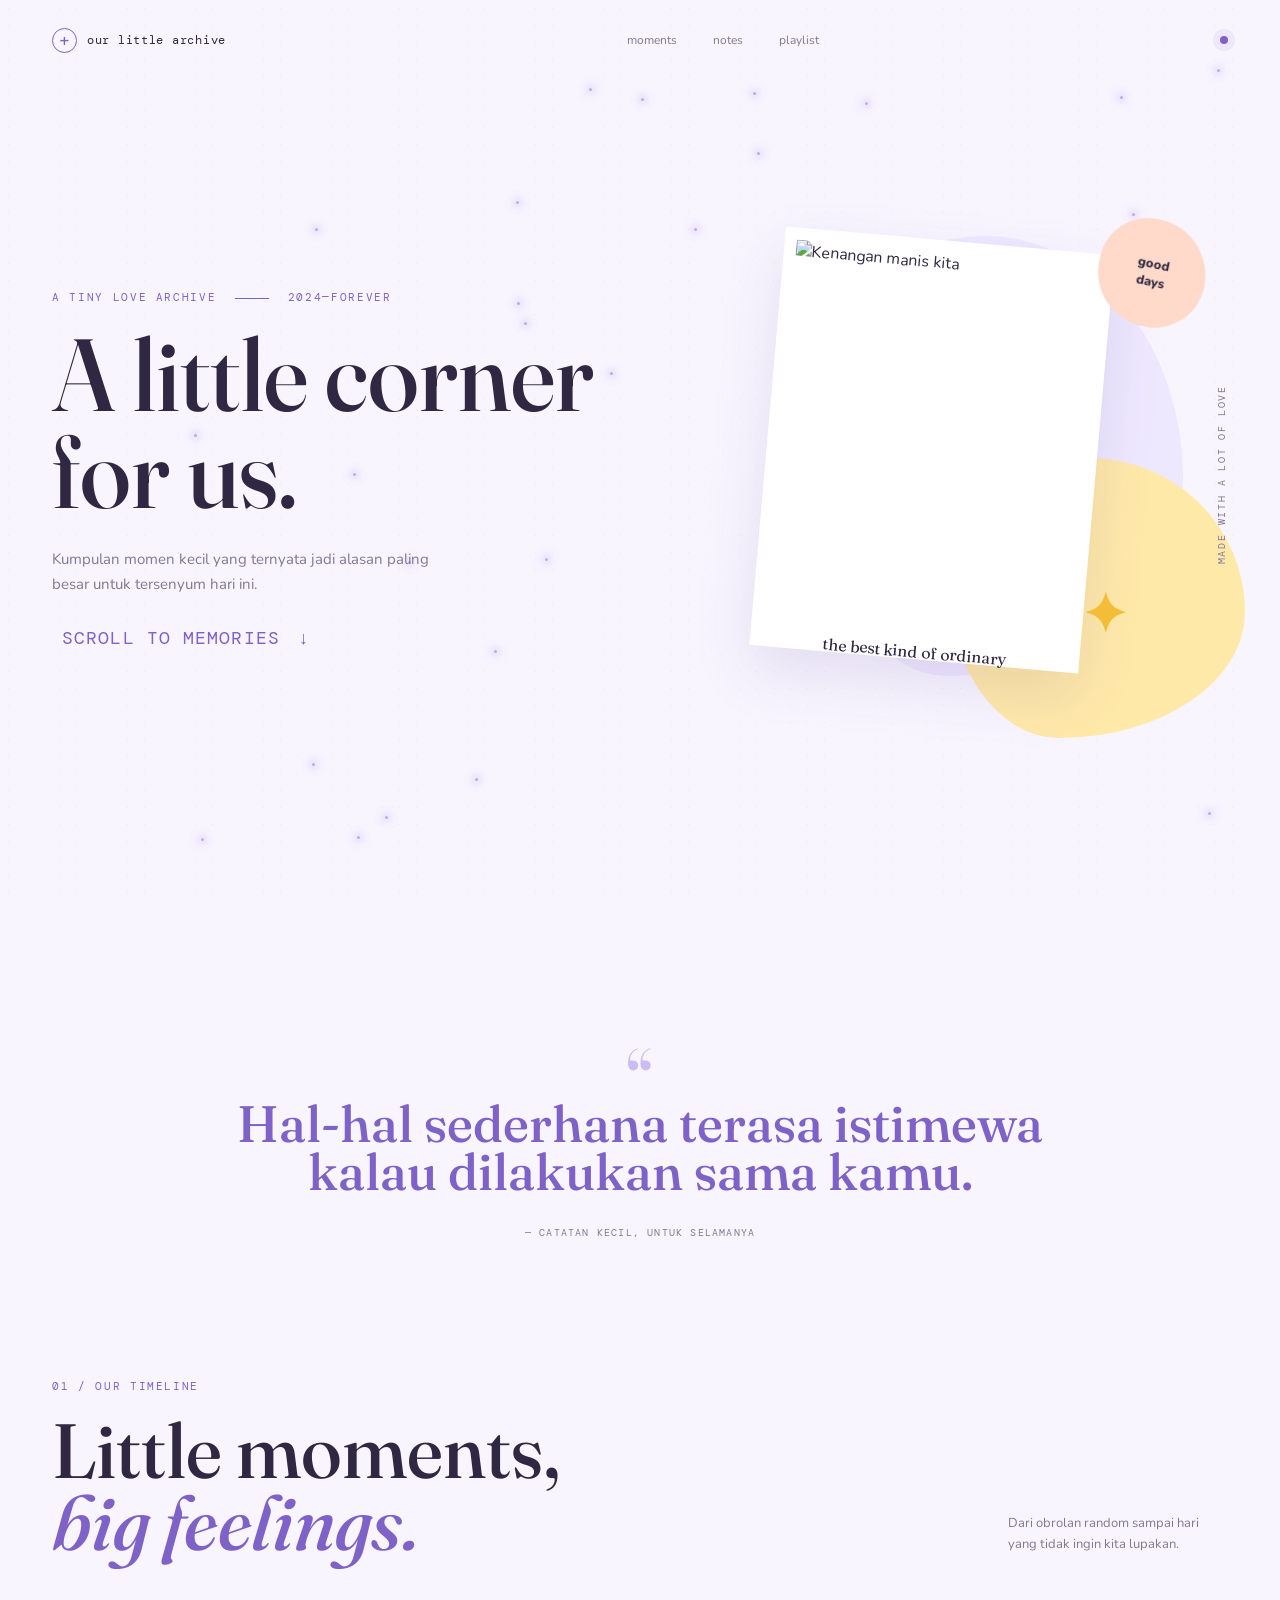
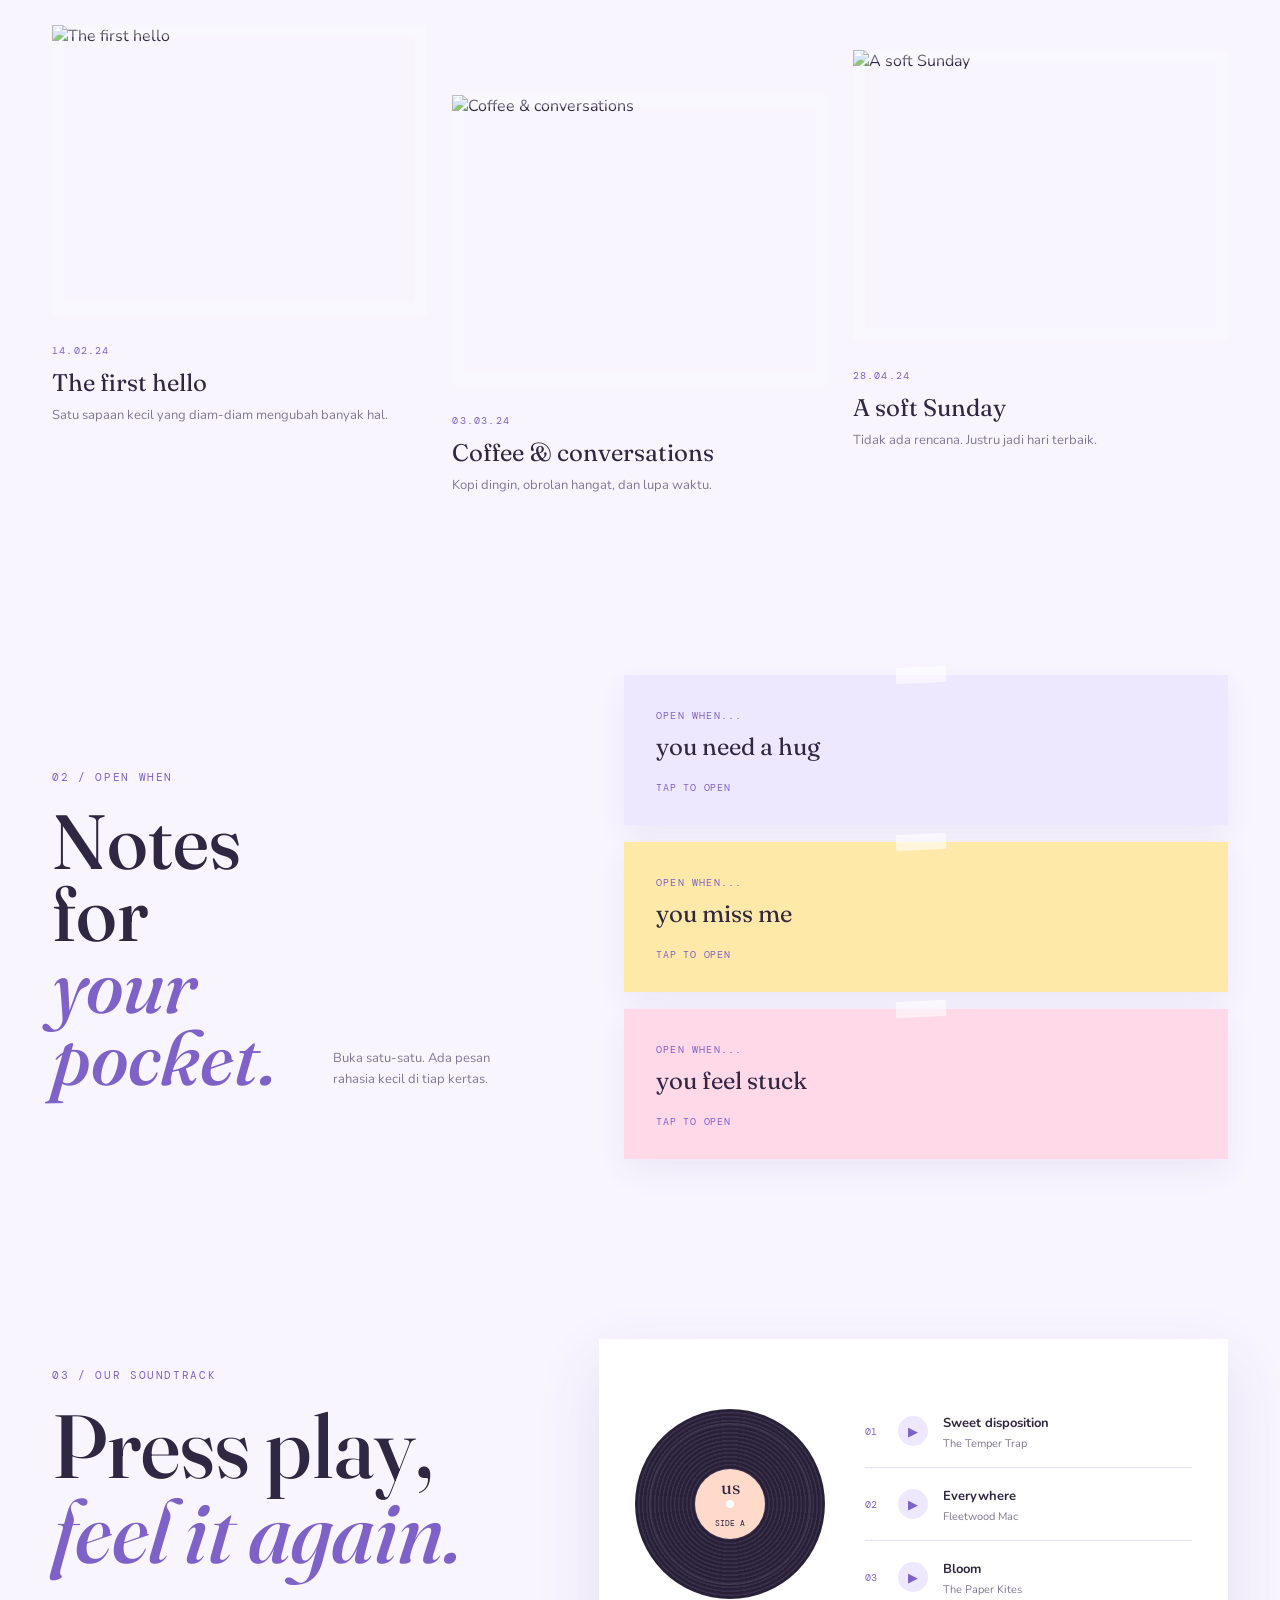
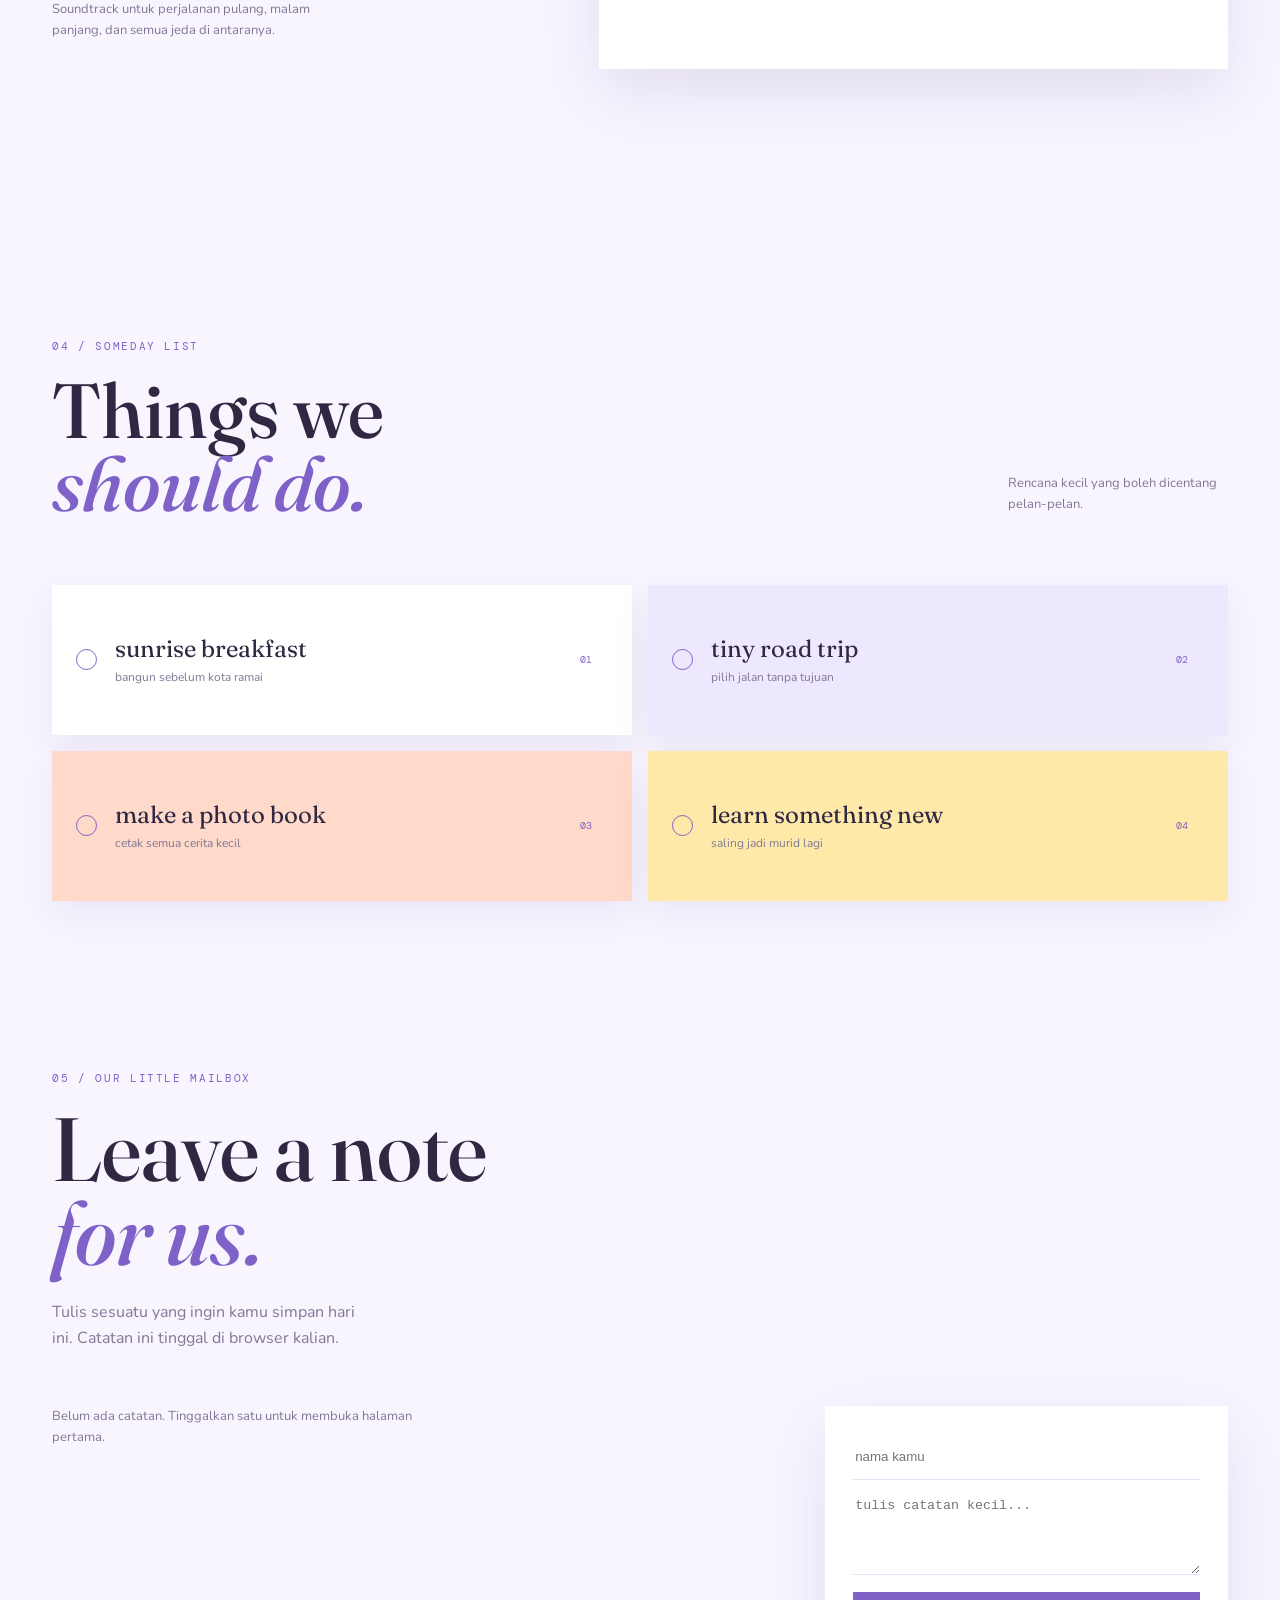
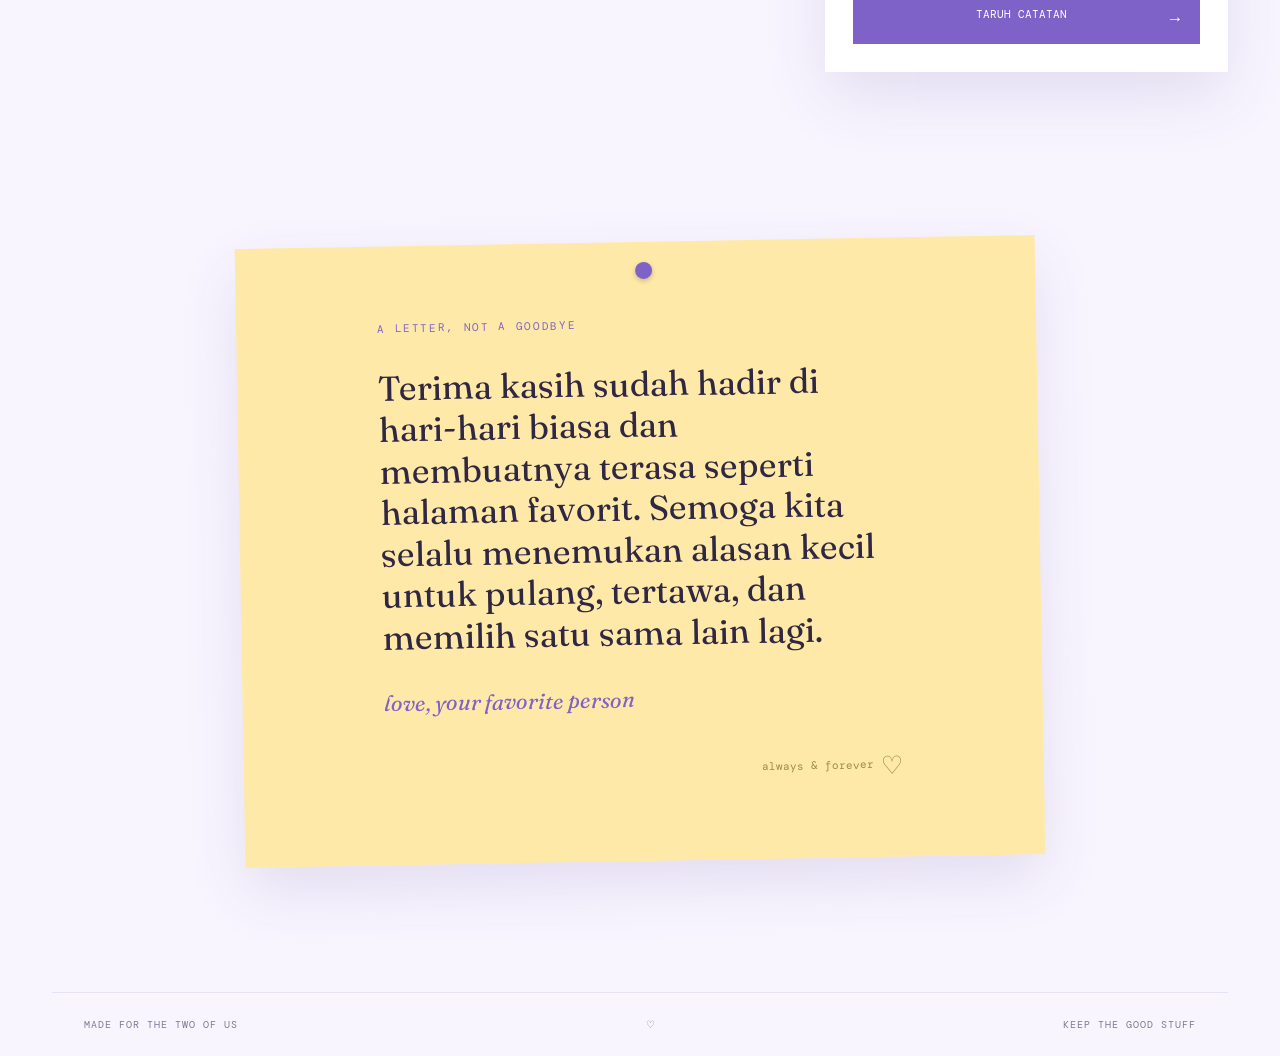
==== index.html @ d2263ed3 "feat: add initial structure and functionality for the love archive web app - created index.html with" ====
<!-- @format -->

<!doctype html>
<html lang="id">
  <head>
    <meta charset="UTF-8" />
    <meta name="viewport" content="width=device-width, initial-scale=1.0" />
    <meta name="theme-color" content="#f8f5ff" />
    <title>Untuk Kita | scrapbook kecil</title>
    <link rel="preconnect" href="https://fonts.googleapis.com" />
    <link rel="preconnect" href="https://fonts.gstatic.com" crossorigin />
    <link href="https://fonts.googleapis.com/css2?family=DM+Mono:wght@400;500&family=Fraunces:opsz,wght@9..144,500;9..144,700&family=Nunito:wght@400;600;700;800&display=swap" rel="stylesheet" />
    <link rel="stylesheet" href="css/style.css" />
  </head>
  <body>
    <div class="rotate-notice" aria-hidden="true">
      <div class="rotate-icon"><span></span><span></span><span></span></div>
      <p>putar layar dulu, ya</p>
      <small>arsip kecil ini paling cantik dalam mode landscape</small>
    </div>
    <div class="paper-texture" aria-hidden="true"></div>
    <div class="star-field" id="starField" aria-hidden="true"></div>
    <div class="flight-path flight-path-one" aria-hidden="true"><span class="flying-character character-one"></span></div>
    <div class="flight-path flight-path-two" aria-hidden="true"><span class="flying-character character-two"></span></div>
    <header class="site-header">
      <a class="brand" href="#top" aria-label="Kembali ke awal"><span class="brand-mark">+</span><span data-config="brand">our little archive</span></a>
      <nav class="main-nav" aria-label="Navigasi utama"><a href="#moments">moments</a><a href="#notes">notes</a><a href="#playlist">playlist</a></nav>
      <span class="header-dot" aria-hidden="true"></span>
    </header>

    <main id="top">
      <section class="hero section-wrap reveal">
        <div class="hero-copy">
          <p class="kicker"><span data-config="heroKicker">a tiny love archive</span> <span class="line"></span> <span data-config="heroYear">2024—forever</span></p>
          <h1 data-config="title">A little corner<br /><em>for us.</em></h1>
          <p class="hero-lede" data-config="intro">Kumpulan momen kecil yang ternyata jadi alasan paling besar untuk tersenyum hari ini.</p>
          <a class="text-link" href="#moments"><span data-config="heroLink">scroll to memories</span> <span>↓</span></a>
        </div>
        <div class="hero-collage" aria-label="Kolase foto kenangan" data-parallax="-0.04">
          <div class="blob blob-one" data-parallax="0.08"></div>
          <div class="blob blob-two" data-parallax="0.13"></div>
          <figure class="photo-card photo-main">
            <img data-image="hero" alt="Kenangan manis kita" />
            <figcaption data-config="heroCaption">the best kind of ordinary</figcaption>
          </figure>
          <div class="sticker sticker-sun" aria-hidden="true">
            <span data-config="heroSticker">good<br />days</span>
          </div>
          <div class="sticker sticker-star" aria-hidden="true">✦</div>
          <p class="vertical-note" data-config="heroNote">made with a lot of love</p>
        </div>
      </section>

      <section class="quote-band section-wrap reveal">
        <div class="quote-mark">“</div>
        <blockquote data-config="quote">Hal-hal sederhana terasa istimewa kalau dilakukan sama kamu.</blockquote>
        <p class="quote-byline" data-config="quoteByline">— catatan kecil, untuk selamanya</p>
      </section>

      <section id="moments" class="section-wrap moments-section">
        <div class="section-heading reveal">
          <div>
            <p class="kicker" data-config="momentsKicker">01 / our timeline</p>
            <h2 data-config="momentsTitle">Little moments,<br /><em>big feelings.</em></h2>
          </div>
          <p class="section-aside" data-config="momentsAside">Dari obrolan random sampai hari yang tidak ingin kita lupakan.</p>
        </div>
        <div id="timeline" class="timeline-grid"></div>
      </section>

      <section id="notes" class="section-wrap notes-section">
        <div class="notes-layout">
          <div class="section-heading reveal">
            <div>
              <p class="kicker" data-config="notesKicker">02 / open when</p>
              <h2 data-config="notesTitle">Notes for<br /><em>your pocket.</em></h2>
            </div>
            <p class="section-aside" data-config="notesAside">Buka satu-satu. Ada pesan rahasia kecil di tiap kertas.</p>
          </div>
          <div id="notesGrid" class="notes-grid"></div>
        </div>
      </section>

      <section id="playlist" class="section-wrap playlist-section">
        <div class="playlist-intro reveal">
          <p class="kicker" data-config="playlistKicker">03 / our soundtrack</p>
          <h2 data-config="playlistTitle">Press play,<br /><em>feel it again.</em></h2>
          <p data-config="playlistAside">Soundtrack untuk perjalanan pulang, malam panjang, dan semua jeda di antaranya.</p>
        </div>
        <div class="player-card reveal">
          <div class="record">
            <div class="record-label">us<br /><small>side a</small></div>
            <div class="record-hole"></div>
          </div>
          <div class="track-list" id="tracks"></div>
          <audio id="audioPlayer" preload="none"></audio>
        </div>
      </section>

      <section id="wishlist" class="section-wrap wishlist-section">
        <div class="section-heading reveal">
          <div>
            <p class="kicker" data-config="wishlistKicker">04 / someday list</p>
            <h2 data-config="wishlistTitle">Things we<br /><em>should do.</em></h2>
          </div>
          <p class="section-aside" data-config="wishlistAside">Rencana kecil yang boleh dicentang pelan-pelan.</p>
        </div>
        <div class="wishlist-grid" id="wishlistGrid"></div>
      </section>

      <section id="us-notes" class="section-wrap shared-notes-section">
        <div class="shared-notes-heading reveal">
          <p class="kicker" data-config="sharedNotesKicker">05 / our little mailbox</p>
          <h2 data-config="sharedNotesTitle">Leave a note<br /><em>for us.</em></h2>
          <p data-config="sharedNotesAside">Tulis sesuatu yang ingin kamu simpan hari ini. Catatan ini tinggal di browser kalian.</p>
        </div>
        <div class="shared-notes-board reveal">
          <div id="sharedNotesGrid" class="shared-notes-grid"></div>
          <form id="noteForm" class="note-form">
            <input id="noteAuthor" type="text" placeholder="nama kamu" required /><textarea id="noteMessage" rows="3" placeholder="tulis catatan kecil..." required></textarea><button class="primary-button" type="submit">taruh catatan <span>→</span></button>
          </form>
        </div>
      </section>

      <section class="letter-section section-wrap reveal">
        <div class="letter-paper">
          <span class="paper-pin"></span>
          <p class="kicker" data-config="letterKicker">a letter, not a goodbye</p>
          <p class="letter-copy" data-config="letter"></p>
          <p class="signature" data-config="signature"></p>
          <div class="letter-doodle" aria-hidden="true">always &amp; forever <span>♡</span></div>
        </div>
      </section>
    </main>

    <footer class="site-footer"><span data-config="footerLeft">made for the two of us</span><span data-config="footerMark">♡</span><span data-config="footerRight">keep the good stuff</span></footer>
    <dialog class="secret-dialog" id="secretDialog">
      <button class="dialog-close" id="closeSecret" type="button" aria-label="Tutup pesan">×</button>
      <p class="kicker">open when...</p>
      <h2 id="secretTitle"></h2>
      <p id="secretText"></p>
      <small id="secretLabel"></small>
    </dialog>
    <script src="js/config.js"></script>
    <script src="js/app.js"></script>
  </body>
</html>
---- css/style.css ----
/**
 * Floating atmosphere, parallax accents, wishlist, and shared notes
 *
 * @format
 */

.star-field {
  position: fixed;
  inset: 0;
  z-index: -1;
  pointer-events: none;
  overflow: hidden;
}
.star-dot {
  position: absolute;
  width: 3px;
  height: 3px;
  border-radius: 50%;
  background: #bda9ee;
  box-shadow: 0 0 10px 2px rgba(127, 98, 200, 0.35);
  animation: blink-star 3s ease-in-out infinite;
}
.flight-path {
  position: fixed;
  z-index: 0;
  width: 130px;
  height: 70px;
  pointer-events: none;
  opacity: 0.55;
}
.flight-path-one {
  top: 23%;
  left: -150px;
  animation: flight-one 22s linear infinite;
}
.flight-path-two {
  top: 64%;
  right: -150px;
  animation: flight-two 27s linear infinite 5s;
}
.flying-character {
  display: block;
  width: 28px;
  height: 20px;
  position: relative;
  border: 2px solid var(--purple);
  border-radius: 50% 50% 45% 45%;
  background: var(--lilac);
  transform: rotate(-8deg);
}
.flying-character::before,
.flying-character::after {
  content: "";
  position: absolute;
  top: -12px;
  width: 28px;
  height: 15px;
  border-top: 2px solid var(--purple);
  border-radius: 50%;
}
.flying-character::before {
  left: -17px;
  transform: rotate(-20deg);
}
.flying-character::after {
  right: -17px;
  transform: rotate(20deg);
}
.character-two {
  background: var(--peach);
  transform: rotate(8deg) scale(0.8);
}
.header-dot {
  width: 8px;
  height: 8px;
  border-radius: 50%;
  background: var(--purple);
  box-shadow: 0 0 0 7px var(--lilac);
}
.wishlist-section {
  padding-top: 110px;
  padding-bottom: 170px;
}
.wishlist-grid {
  display: grid;
  grid-template-columns: repeat(2, 1fr);
  gap: 16px;
}
.wish-card {
  min-height: 150px;
  display: grid;
  grid-template-columns: 24px 1fr 28px;
  align-items: center;
  gap: 15px;
  padding: 24px;
  position: relative;
  background: #fff;
  box-shadow: 0 14px 35px rgba(79, 55, 130, 0.08);
  cursor: pointer;
}
.wish-card:nth-child(2) {
  background: var(--lilac);
  transform: rotate(1deg);
}
.wish-card:nth-child(3) {
  background: var(--peach);
  transform: rotate(-1deg);
}
.wish-card:nth-child(4) {
  background: var(--yellow);
  transform: rotate(1deg);
}
.wish-card input {
  position: absolute;
  opacity: 0;
  pointer-events: none;
}
.wish-check {
  width: 21px;
  height: 21px;
  display: block;
  border: 1px solid var(--purple);
  border-radius: 50%;
}
.wish-card.is-done .wish-check {
  background: var(--purple);
  box-shadow: inset 0 0 0 5px var(--white);
}
.wish-card strong {
  display: block;
  font:
    24px Fraunces,
    serif;
}
.wish-card small {
  display: block;
  margin-top: 6px;
  color: var(--muted);
  font-size: 12px;
}
.wish-card b {
  color: var(--purple);
  font:
    10px "DM Mono",
    monospace;
}
.wish-card.is-done strong {
  text-decoration: line-through;
  opacity: 0.55;
}
.shared-notes-section {
  padding-bottom: 170px;
}
.shared-notes-heading {
  max-width: 580px;
  margin-bottom: 55px;
}
.shared-notes-heading > p:last-child {
  max-width: 320px;
  margin-top: 25px;
  color: var(--muted);
  line-height: 1.6;
}
.shared-notes-board {
  display: grid;
  grid-template-columns: 1.3fr 0.7fr;
  gap: 25px;
  align-items: start;
}
.shared-notes-grid {
  display: grid;
  grid-template-columns: repeat(2, 1fr);
  gap: 17px;
}
.shared-note {
  min-height: 160px;
  padding: 25px;
  background: var(--pink);
  transform: rotate(-1deg);
  box-shadow: 0 10px 25px rgba(79, 55, 130, 0.08);
}
.shared-note:nth-child(even) {
  background: var(--lilac);
  transform: rotate(1deg);
}
.shared-note small {
  color: var(--purple);
  font:
    10px "DM Mono",
    monospace;
  text-transform: uppercase;
}
.shared-note p {
  margin: 22px 0;
  font:
    18px/1.3 Fraunces,
    serif;
}
.shared-note time {
  color: var(--muted);
  font-size: 10px;
}
.empty-notes {
  color: var(--muted);
  font-size: 13px;
  line-height: 1.6;
}
.note-form {
  padding: 28px;
  background: var(--white);
  box-shadow: var(--shadow);
}
.note-form input,
.note-form textarea {
  border: 0;
  border-bottom: 1px solid var(--line);
  background: transparent;
}
.note-form .primary-button {
  margin-top: 17px;
}
@keyframes blink-star {
  0%,
  100% {
    opacity: 0.18;
    transform: scale(0.7);
  }
  50% {
    opacity: 1;
    transform: scale(1.5);
  }
}
@keyframes flight-one {
  0% {
    transform: translateX(0) rotate(4deg);
  }
  100% {
    transform: translateX(calc(100vw + 300px)) rotate(-4deg);
  }
}
@keyframes flight-two {
  0% {
    transform: translateX(0) rotate(-4deg);
  }
  100% {
    transform: translateX(calc(-100vw - 300px)) rotate(4deg);
  }
}
@media (max-width: 760px) {
  .wishlist-section,
  .shared-notes-section {
    padding-bottom: 110px;
  }
  .wishlist-grid,
  .shared-notes-board {
    grid-template-columns: 1fr;
  }
  .shared-notes-grid {
    grid-template-columns: 1fr;
  }
  .flight-path {
    opacity: 0.35;
  }
}
/** @format */

:root {
  --ink: #302842;
  --muted: #817895;
  --purple: #7f62c8;
  --lilac: #eee8ff;
  --soft: #f8f5ff;
  --yellow: #ffe9a9;
  --peach: #ffd9c9;
  --pink: #ffd9e8;
  --line: #e8e1f5;
  --white: #fff;
  --shadow: 0 24px 60px rgba(79, 55, 130, 0.12);
}
* {
  box-sizing: border-box;
  margin: 0;
}
html {
  scroll-behavior: smooth;
}
body {
  background: var(--soft);
  color: var(--ink);
  font-family: Nunito, sans-serif;
  overflow-x: hidden;
}
body::before {
  content: "";
  position: fixed;
  inset: 0;
  pointer-events: none;
  opacity: 0.28;
  background-image: radial-gradient(#cfc5e7 0.7px, transparent 0.7px);
  background-size: 17px 17px;
  z-index: -1;
}
h1,
h2,
blockquote {
  font-family: Fraunces, serif;
  font-weight: 500;
  line-height: 0.94;
}
h1,
h2 {
  font-size: clamp(3.3rem, 7vw, 7rem);
}
h1 em,
h2 em {
  color: var(--purple);
  font-style: italic;
}
a {
  color: inherit;
  text-decoration: none;
}
.rotate-notice {
  display: none;
}
.site-header {
  height: 80px;
  display: flex;
  align-items: center;
  justify-content: space-between;
  max-width: 1240px;
  margin: auto;
  padding: 0 32px;
  position: relative;
  z-index: 3;
}
.brand {
  display: flex;
  align-items: center;
  gap: 10px;
  font:
    12px "DM Mono",
    monospace;
  letter-spacing: 0.06em;
}
.brand-mark {
  display: grid;
  place-items: center;
  width: 25px;
  height: 25px;
  border: 1px solid var(--purple);
  border-radius: 50%;
  color: var(--purple);
  font-size: 18px;
}
.main-nav {
  display: flex;
  gap: 36px;
  font-size: 12px;
  color: var(--muted);
}
.main-nav a:hover {
  color: var(--purple);
}
.icon-button {
  background: none;
  border: 0;
  width: 32px;
  display: grid;
  gap: 4px;
  cursor: pointer;
}
.icon-button span {
  height: 1px;
  background: var(--ink);
  display: block;
}
.icon-button span:nth-child(2) {
  width: 18px;
  margin-left: auto;
}
.section-wrap {
  max-width: 1240px;
  margin: 0 auto;
  padding-left: 32px;
  padding-right: 32px;
}
.kicker {
  margin-bottom: 22px;
  color: var(--purple);
  font:
    11px "DM Mono",
    monospace;
  letter-spacing: 0.15em;
  text-transform: uppercase;
}
.line {
  display: inline-block;
  width: 34px;
  height: 1px;
  margin: 0 10px;
  background: var(--purple);
  vertical-align: middle;
}
.hero {
  min-height: calc(100vh - 80px);
  display: grid;
  grid-template-columns: 1fr 1fr;
  align-items: center;
  gap: 4vw;
  padding-top: 50px;
  padding-bottom: 90px;
}
.hero h1 {
  max-width: 650px;
  font-size: clamp(4.3rem, 8vw, 8.5rem);
}
.hero-lede {
  max-width: 390px;
  margin: 28px 0;
  color: var(--muted);
  font-size: 15px;
  line-height: 1.7;
}
.text-link {
  color: var(--purple);
  font:
    11px "DM Mono",
    monospace;
  letter-spacing: 0.1em;
  text-transform: uppercase;
}
.text-link span {
  margin-left: 10px;
  font-size: 18px;
}
.hero-collage {
  height: 570px;
  position: relative;
}
.blob {
  position: absolute;
  border-radius: 48% 52% 62% 38% / 40% 55% 45% 60%;
  animation: breathe 8s ease-in-out infinite;
}
.blob-one {
  width: 380px;
  height: 440px;
  top: 9%;
  right: 8%;
  background: var(--lilac);
  transform: rotate(13deg);
}
.blob-two {
  width: 300px;
  height: 280px;
  right: -3%;
  bottom: 3%;
  background: var(--yellow);
  animation-delay: -3s;
}
.photo-card {
  position: absolute;
  z-index: 1;
  padding: 12px 12px 32px;
  background: var(--white);
  box-shadow: var(--shadow);
  transform: rotate(5deg);
}
.photo-card img {
  width: 100%;
  height: 100%;
  display: block;
  object-fit: cover;
}
.photo-main {
  top: 55px;
  left: 18%;
  width: 330px;
  height: 420px;
  animation: float 6s ease-in-out infinite;
}
.photo-main figcaption {
  padding-top: 14px;
  color: var(--ink);
  font:
    16px Fraunces,
    serif;
  text-align: center;
}
.sticker {
  position: absolute;
  z-index: 2;
  display: grid;
  place-items: center;
  font-weight: 800;
  text-align: center;
}
.sticker-sun {
  top: 6%;
  right: 4%;
  width: 108px;
  height: 108px;
  border-radius: 46% 54% 48% 52%;
  background: var(--peach);
  font-size: 13px;
  transform: rotate(12deg);
}
.sticker-star {
  right: 18%;
  bottom: 18%;
  color: #f4bd38;
  font-size: 54px;
  animation: twinkle 2.5s infinite;
}
.vertical-note {
  position: absolute;
  top: 35%;
  right: 0;
  color: var(--muted);
  font:
    10px "DM Mono",
    monospace;
  letter-spacing: 0.18em;
  text-transform: uppercase;
  writing-mode: vertical-rl;
  transform: rotate(180deg);
}
.quote-band {
  max-width: 900px;
  padding-top: 130px;
  padding-bottom: 140px;
  text-align: center;
}
.quote-mark {
  height: 70px;
  color: #cdbcf4;
  font:
    90px Fraunces,
    serif;
}
.quote-band blockquote {
  color: var(--purple);
  font-size: clamp(2.1rem, 4vw, 4rem);
}
.quote-byline {
  margin-top: 30px;
  color: var(--muted);
  font:
    10px "DM Mono",
    monospace;
  letter-spacing: 0.12em;
  text-transform: uppercase;
}
.section-heading {
  display: flex;
  align-items: end;
  justify-content: space-between;
  margin-bottom: 65px;
}
.section-heading h2 {
  font-size: clamp(3rem, 6vw, 6rem);
}
.section-aside {
  width: 220px;
  margin-bottom: 5px;
  color: var(--muted);
  font-size: 13px;
  line-height: 1.6;
}
.timeline-grid {
  display: grid;
  grid-template-columns: repeat(3, 1fr);
  gap: 25px;
}
.moment-card {
  position: relative;
}
.moment-image {
  height: 290px;
  position: relative;
  overflow: hidden;
  margin-bottom: 23px;
}
.moment-image::after {
  content: "";
  position: absolute;
  inset: 0;
  border: 12px solid rgba(255, 255, 255, 0.3);
  pointer-events: none;
}
.moment-image img {
  width: 100%;
  height: 100%;
  object-fit: cover;
  transition: transform 0.7s;
}
.moment-card:hover img {
  transform: scale(1.08);
}
.moment-card:nth-child(2) {
  margin-top: 70px;
}
.moment-card:nth-child(3) {
  margin-top: 25px;
}
.moment-date {
  color: var(--purple);
  font:
    10px "DM Mono",
    monospace;
  letter-spacing: 0.12em;
}
.moment-card h3,
.note-card h3 {
  margin: 8px 0;
  font:
    24px Fraunces,
    serif;
}
.moment-card p,
.note-card p {
  color: var(--muted);
  font-size: 13px;
  line-height: 1.6;
}
.notes-section {
  padding-top: 180px;
  padding-bottom: 180px;
}
.notes-layout,
.playlist-section {
  display: grid;
  grid-template-columns: 0.8fr 1.2fr;
  gap: 10vw;
}
.notes-grid {
  display: grid;
  gap: 17px;
}
.note-card {
  min-height: 150px;
  position: relative;
  padding: 28px 32px;
  box-shadow: 0 12px 28px rgba(90, 65, 140, 0.07);
  transition: transform 0.3s;
}
.note-card:hover {
  transform: translateX(10px) rotate(-1deg);
}
.note-card::before {
  content: "";
  position: absolute;
  top: -8px;
  left: 45%;
  width: 50px;
  height: 16px;
  background: rgba(255, 255, 255, 0.6);
  transform: rotate(-3deg);
}
.note-card.lilac {
  background: var(--lilac);
}
.note-card.yellow {
  background: var(--yellow);
}
.note-card.pink {
  background: var(--pink);
}
.note-card small {
  color: var(--purple);
  font:
    10px "DM Mono",
    monospace;
  letter-spacing: 0.12em;
  text-transform: uppercase;
}
.playlist-section {
  align-items: center;
  padding-bottom: 160px;
}
.playlist-intro > p:last-child {
  max-width: 270px;
  margin-top: 26px;
  color: var(--muted);
  font-size: 13px;
  line-height: 1.6;
}
.player-card {
  display: flex;
  align-items: center;
  gap: 40px;
  min-height: 330px;
  padding: 36px;
  background: var(--white);
  box-shadow: var(--shadow);
}
.record {
  flex: none;
  display: grid;
  place-items: center;
  width: 190px;
  height: 190px;
  position: relative;
  border-radius: 50%;
  background: repeating-radial-gradient(circle, #292038 0 2px, #39304b 3px 4px);
  animation: spin 12s linear infinite paused;
}
.record.playing {
  animation-play-state: running;
}
.record::after {
  content: "";
  position: absolute;
  inset: 14px;
  border: 1px solid rgba(255, 255, 255, 0.12);
  border-radius: 50%;
}
.record-label {
  z-index: 1;
  display: grid;
  place-items: center;
  width: 70px;
  height: 70px;
  border-radius: 50%;
  background: var(--peach);
  font:
    18px/0.8 Fraunces,
    serif;
  text-align: center;
}
.record-label small {
  font:
    8px "DM Mono",
    monospace;
  text-transform: uppercase;
}
.record-hole {
  z-index: 2;
  position: absolute;
  width: 8px;
  height: 8px;
  border-radius: 50%;
  background: var(--white);
}
.track-list {
  width: 100%;
}
.track {
  display: flex;
  align-items: center;
  gap: 15px;
  padding: 16px 0;
  border-bottom: 1px solid var(--line);
  cursor: pointer;
}
.track:last-child {
  border: 0;
}
.track-number {
  width: 18px;
  color: var(--purple);
  font:
    10px "DM Mono",
    monospace;
}
.track button {
  width: 30px;
  height: 30px;
  border: 0;
  border-radius: 50%;
  background: var(--lilac);
  color: var(--purple);
  cursor: pointer;
}
.track-name {
  font-size: 13px;
  font-weight: 700;
}
.track-artist {
  display: block;
  margin-top: 3px;
  color: var(--muted);
  font-size: 11px;
}
.letter-section {
  padding-bottom: 130px;
}
.letter-paper {
  max-width: 800px;
  position: relative;
  margin: auto;
  padding: 75px 12%;
  background: var(--yellow);
  box-shadow: var(--shadow);
  transform: rotate(-1deg);
}
.paper-pin {
  position: absolute;
  top: 20px;
  left: 50%;
  width: 17px;
  height: 17px;
  border-radius: 50%;
  background: var(--purple);
  box-shadow: 0 2px 5px #c6b77e;
}
.letter-copy {
  margin: 32px 0;
  font:
    clamp(1.5rem, 2.7vw, 2.7rem)/1.2 Fraunces,
    serif;
}
.signature {
  color: var(--purple);
  font:
    italic 22px Fraunces,
    serif;
}
.letter-doodle {
  margin-top: 40px;
  color: #9f8a4c;
  font:
    11px "DM Mono",
    monospace;
  text-align: right;
}
.letter-doodle span {
  font-size: 25px;
  vertical-align: middle;
}
.site-footer {
  max-width: 1176px;
  display: flex;
  justify-content: space-between;
  margin: auto;
  padding: 25px 32px;
  border-top: 1px solid var(--line);
  color: var(--muted);
  font:
    10px "DM Mono",
    monospace;
  letter-spacing: 0.1em;
  text-transform: uppercase;
}
.editor-panel {
  visibility: hidden;
  position: fixed;
  inset: 0;
  z-index: 10;
}
.editor-panel.open {
  visibility: visible;
}
.editor-backdrop {
  position: absolute;
  inset: 0;
  background: rgba(48, 40, 66, 0.35);
  backdrop-filter: blur(4px);
  opacity: 0;
  transition: opacity 0.4s;
}
.editor-sheet {
  position: absolute;
  top: 0;
  right: 0;
  width: min(500px, 100%);
  height: 100%;
  padding: 70px 50px;
  overflow: auto;
  background: var(--white);
  transform: translateX(100%);
  transition: transform 0.5s cubic-bezier(0.77, 0, 0.18, 1);
}
.editor-panel.open .editor-backdrop {
  opacity: 1;
}
.editor-panel.open .editor-sheet {
  transform: translateX(0);
}
.close-button {
  position: absolute;
  top: 25px;
  right: 30px;
  border: 0;
  background: none;
  color: var(--purple);
  font-size: 30px;
  cursor: pointer;
}
.editor-sheet h2 {
  margin-bottom: 35px;
  font-size: 53px;
}
.editor-sheet label {
  display: block;
  margin-top: 22px;
  color: var(--muted);
  font:
    10px "DM Mono",
    monospace;
  text-transform: uppercase;
}
.editor-sheet input,
.editor-sheet textarea {
  display: block;
  width: 100%;
  margin-top: 8px;
  padding: 13px;
  border: 1px solid var(--line);
  background: var(--soft);
  color: var(--ink);
  font:
    13px Nunito,
    sans-serif;
  resize: vertical;
}
.primary-button {
  width: 100%;
  margin-top: 28px;
  padding: 15px 20px;
  border: 0;
  background: var(--purple);
  color: white;
  font:
    11px "DM Mono",
    monospace;
  text-transform: uppercase;
  cursor: pointer;
}
.primary-button span {
  float: right;
  font-size: 17px;
}
.reset-button {
  display: block;
  margin: 22px auto;
  border: 0;
  background: none;
  color: var(--muted);
  font:
    11px "DM Mono",
    monospace;
  text-decoration: underline;
  cursor: pointer;
}
.reveal {
  opacity: 0;
  transform: translateY(24px);
  transition:
    opacity 0.8s ease,
    transform 0.8s ease;
}
.reveal.visible {
  opacity: 1;
  transform: none;
}
@keyframes float {
  0%,
  100% {
    transform: rotate(5deg) translateY(0);
  }
  50% {
    transform: rotate(3deg) translateY(-14px);
  }
}
@keyframes breathe {
  50% {
    transform: rotate(20deg) scale(1.04);
  }
}
@keyframes twinkle {
  50% {
    transform: scale(1.15) rotate(15deg);
  }
}
@keyframes spin {
  to {
    transform: rotate(360deg);
  }
}
@media (max-width: 760px) {
  .site-header {
    padding: 0 20px;
  }
  .main-nav {
    display: none;
  }
  .section-wrap {
    padding-left: 20px;
    padding-right: 20px;
  }
  .hero {
    display: block;
    padding-top: 55px;
  }
  .hero h1 {
    font-size: clamp(4rem, 17vw, 6rem);
  }
  .hero-collage {
    height: 450px;
    margin-top: 40px;
  }
  .blob-one {
    width: 270px;
    height: 340px;
    right: 8%;
  }
  .blob-two {
    width: 210px;
    height: 200px;
  }
  .photo-main {
    width: 260px;
    height: 330px;
    left: 9%;
    top: 50px;
  }
  .sticker-sun {
    right: 0;
  }
  .quote-band {
    padding-top: 100px;
    padding-bottom: 110px;
  }
  .section-heading,
  .notes-layout,
  .playlist-section {
    display: block;
  }
  .section-aside {
    width: auto;
    margin-top: 25px;
  }
  .timeline-grid {
    grid-template-columns: 1fr;
    gap: 55px;
  }
  .moment-card:nth-child(2),
  .moment-card:nth-child(3) {
    margin-top: 0;
  }
  .moment-image {
    height: 310px;
  }
  .notes-section {
    padding-top: 110px;
    padding-bottom: 110px;
  }
  .notes-grid {
    margin-top: 45px;
  }
  .playlist-section {
    padding-bottom: 110px;
  }
  .playlist-intro {
    margin-bottom: 40px;
  }
  .player-card {
    display: block;
    padding: 25px;
  }
  .record {
    width: 160px;
    height: 160px;
    margin: 0 auto 28px;
  }
  .letter-paper {
    padding: 60px 28px;
  }
  .site-footer {
    padding: 20px;
    font-size: 8px;
  }
  .editor-sheet {
    padding: 65px 25px;
  }
}
@media (max-width: 760px) and (orientation: portrait) {
  .rotate-notice {
    display: grid;
    place-items: center;
    align-content: center;
    gap: 14px;
    position: fixed;
    inset: 0;
    z-index: 50;
    padding: 30px;
    background: var(--soft);
    text-align: center;
  }
  .rotate-notice p {
    color: var(--purple);
    font:
      28px Fraunces,
      serif;
  }
  .rotate-notice small {
    max-width: 220px;
    color: var(--muted);
    font-size: 12px;
    line-height: 1.5;
  }
  .rotate-icon {
    display: flex;
    align-items: center;
    justify-content: center;
    gap: 5px;
    width: 80px;
    height: 55px;
    border: 2px solid var(--purple);
    border-radius: 7px;
    transform: rotate(90deg);
    animation: rotate-phone 2.2s ease-in-out infinite;
  }
  .rotate-icon span {
    width: 3px;
    height: 3px;
    border-radius: 50%;
    background: var(--purple);
  }
  body:has(.rotate-notice) {
    overflow: hidden;
  }
}
@keyframes rotate-phone {
  0%,
  100% {
    transform: rotate(90deg);
  }
  50% {
    transform: rotate(0);
  }
}

/* Interactive notes and tidy mailbox */
.note-card {
  width: 100%;
  border: 0;
  color: var(--ink);
  text-align: left;
  font-family: inherit;
  cursor: pointer;
}
.note-card .note-hint {
  display: block;
  margin-top: 20px;
  color: var(--purple);
  font:
    10px "DM Mono",
    monospace;
  letter-spacing: 0.08em;
  text-transform: uppercase;
}
.secret-dialog {
  width: min(520px, calc(100% - 40px));
  padding: 48px;
  border: 0;
  background: var(--white);
  color: var(--ink);
  box-shadow: 0 25px 80px rgba(48, 40, 66, 0.25);
}
.secret-dialog::backdrop {
  background: rgba(48, 40, 66, 0.35);
  backdrop-filter: blur(5px);
}
.secret-dialog h2 {
  margin: 15px 0;
  color: var(--purple);
  font-size: 48px;
}
.secret-dialog p:not(.kicker) {
  font:
    22px/1.4 Fraunces,
    serif;
}
.secret-dialog small {
  display: block;
  margin-top: 25px;
  color: var(--muted);
  font:
    10px "DM Mono",
    monospace;
  text-transform: uppercase;
}
.dialog-close {
  position: absolute;
  top: 12px;
  right: 18px;
  border: 0;
  background: none;
  color: var(--purple);
  font-size: 28px;
  cursor: pointer;
}
.note-form input,
.note-form textarea {
  box-sizing: border-box;
  display: block;
  width: 100%;
  min-height: 46px;
}
.note-form textarea {
  min-height: 95px;
  padding-top: 18px;
}
@media (max-width: 760px) {
  .secret-dialog {
    padding: 38px 25px;
  }
  .secret-dialog h2 {
    font-size: 38px;
  }
  .secret-dialog p:not(.kicker) {
    font-size: 19px;
  }
}
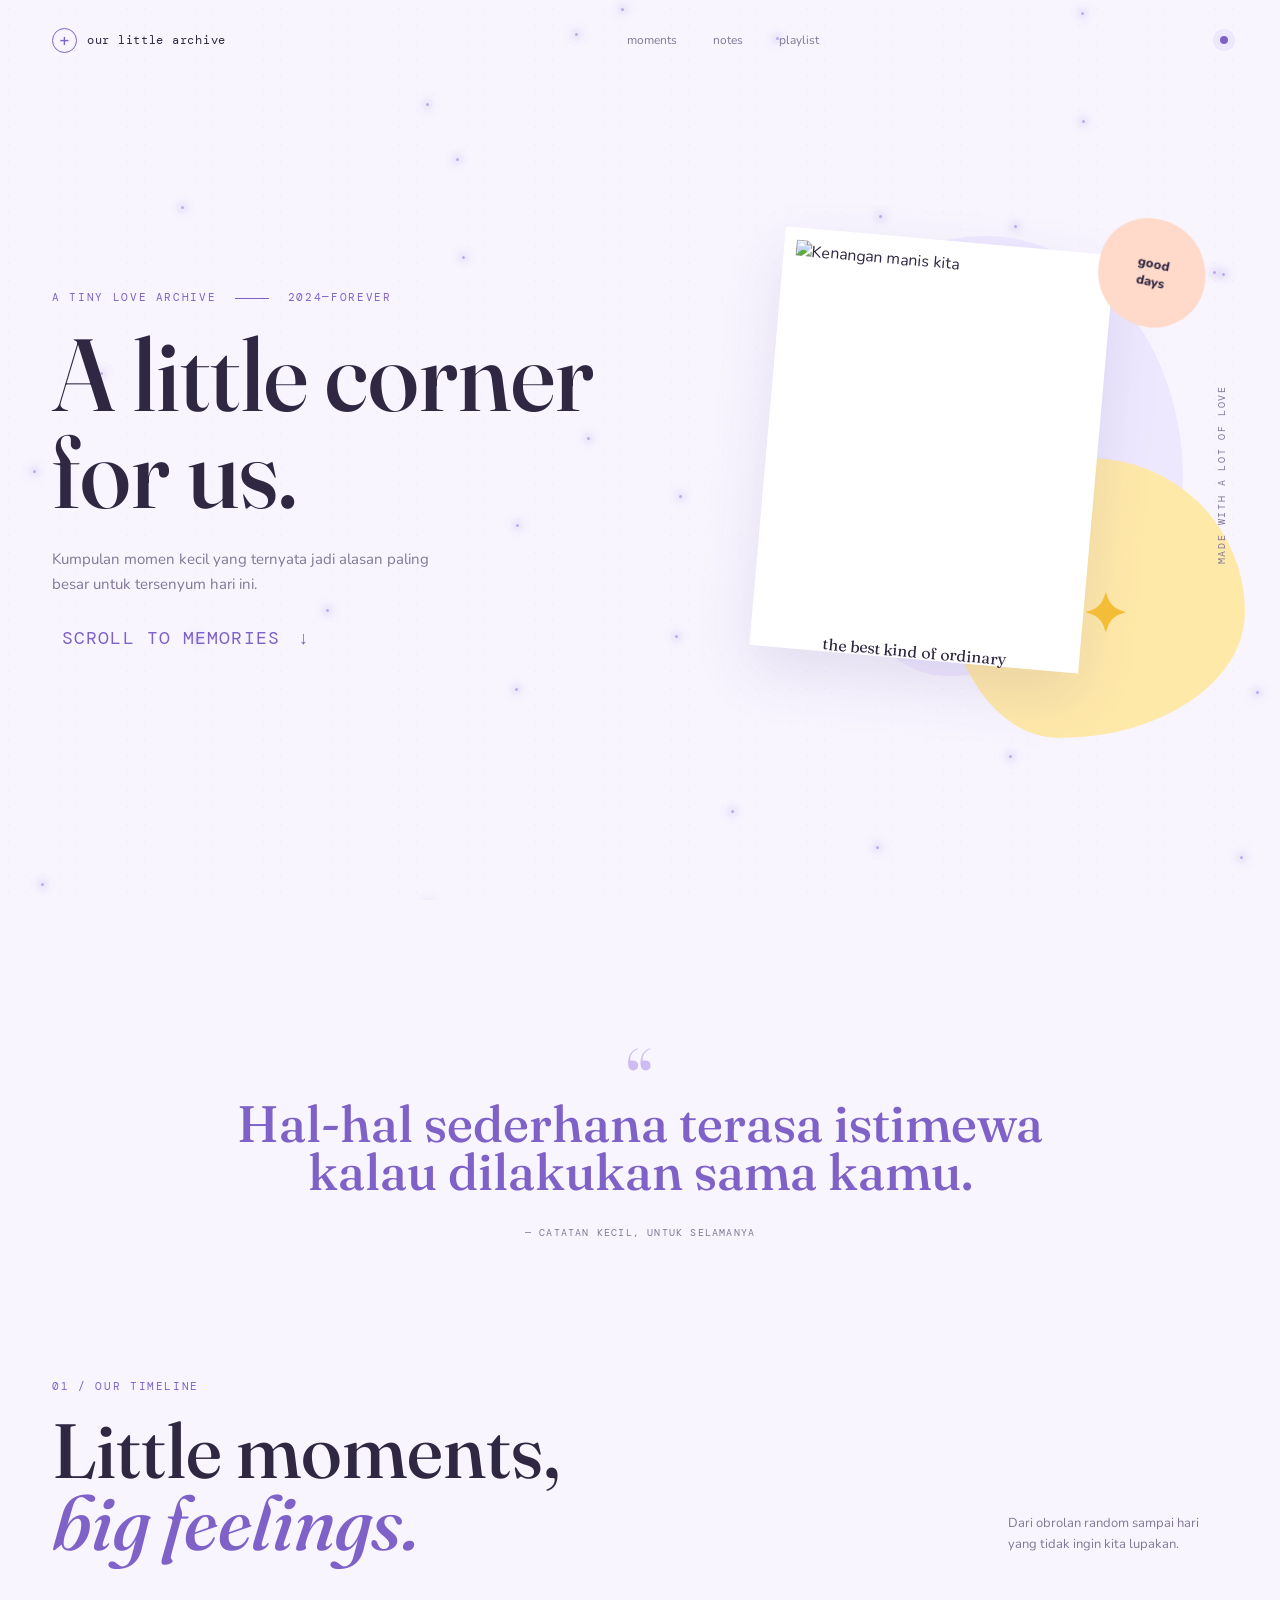
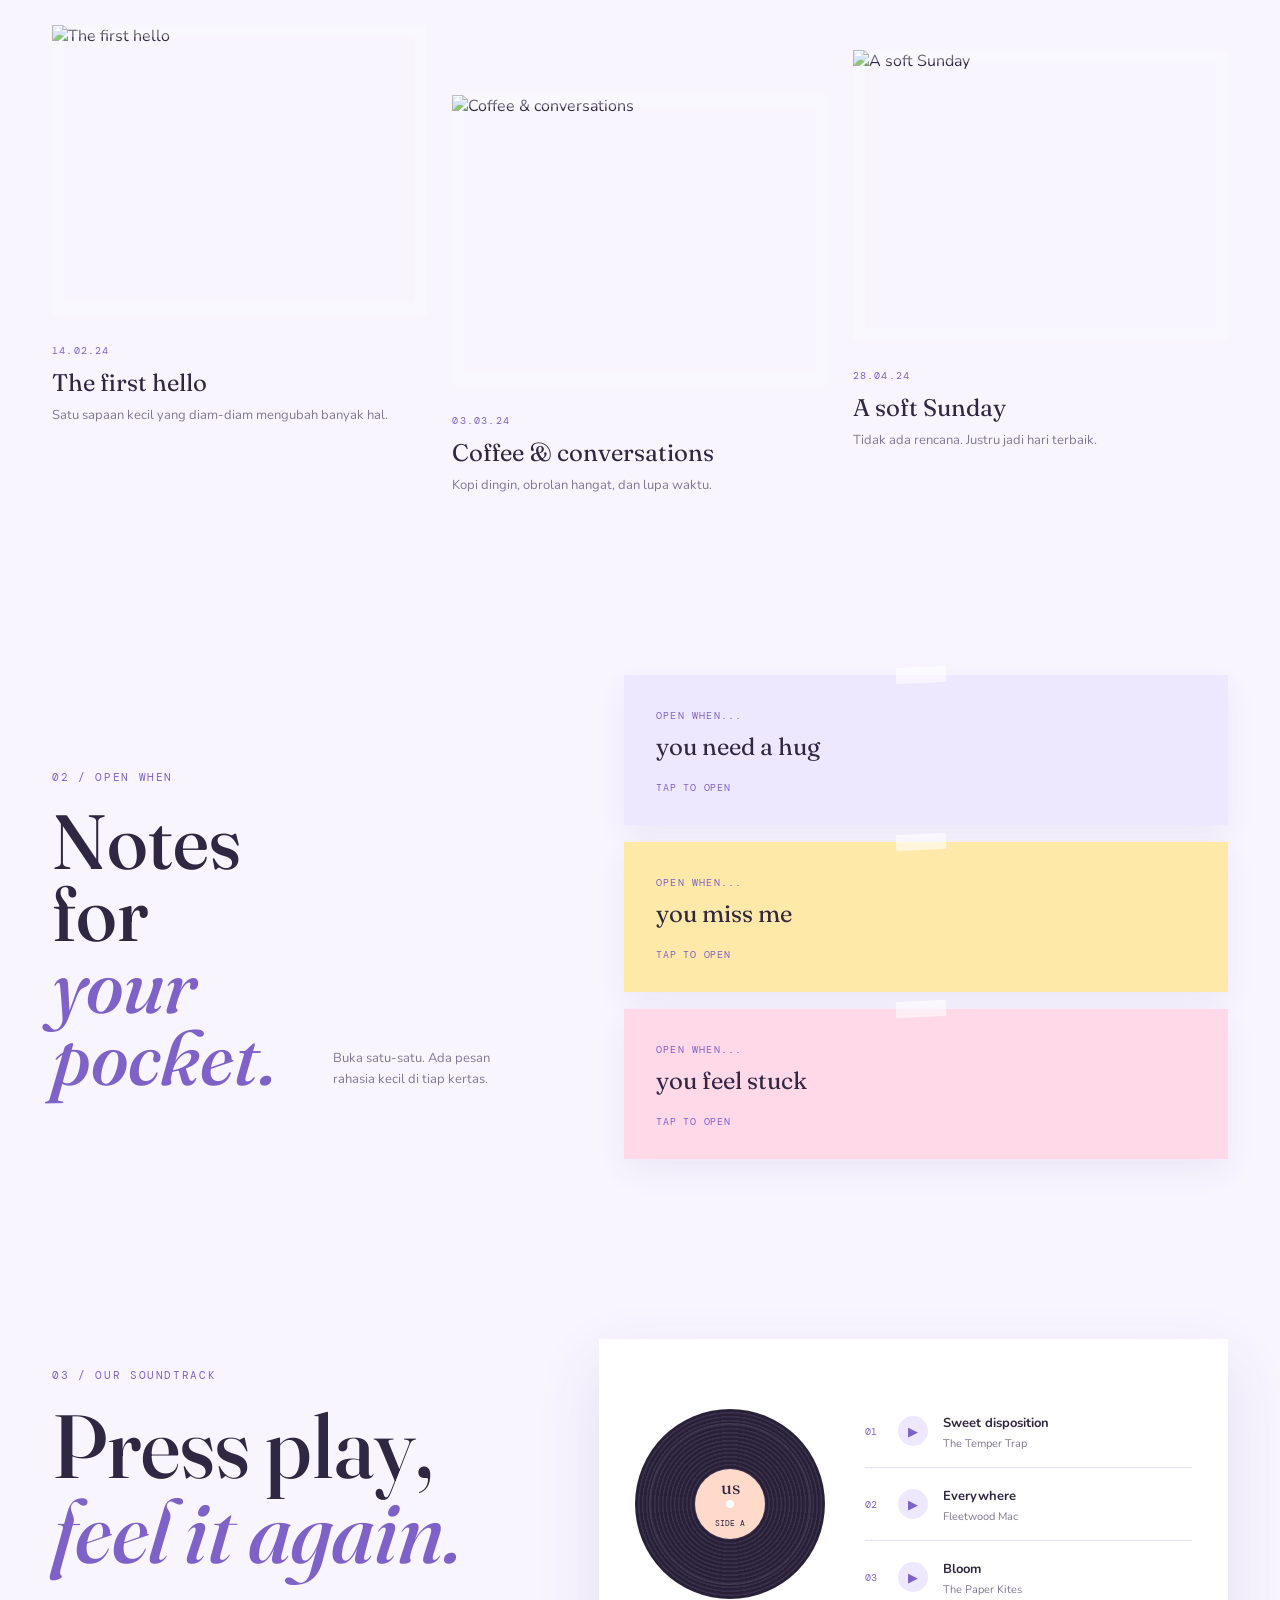
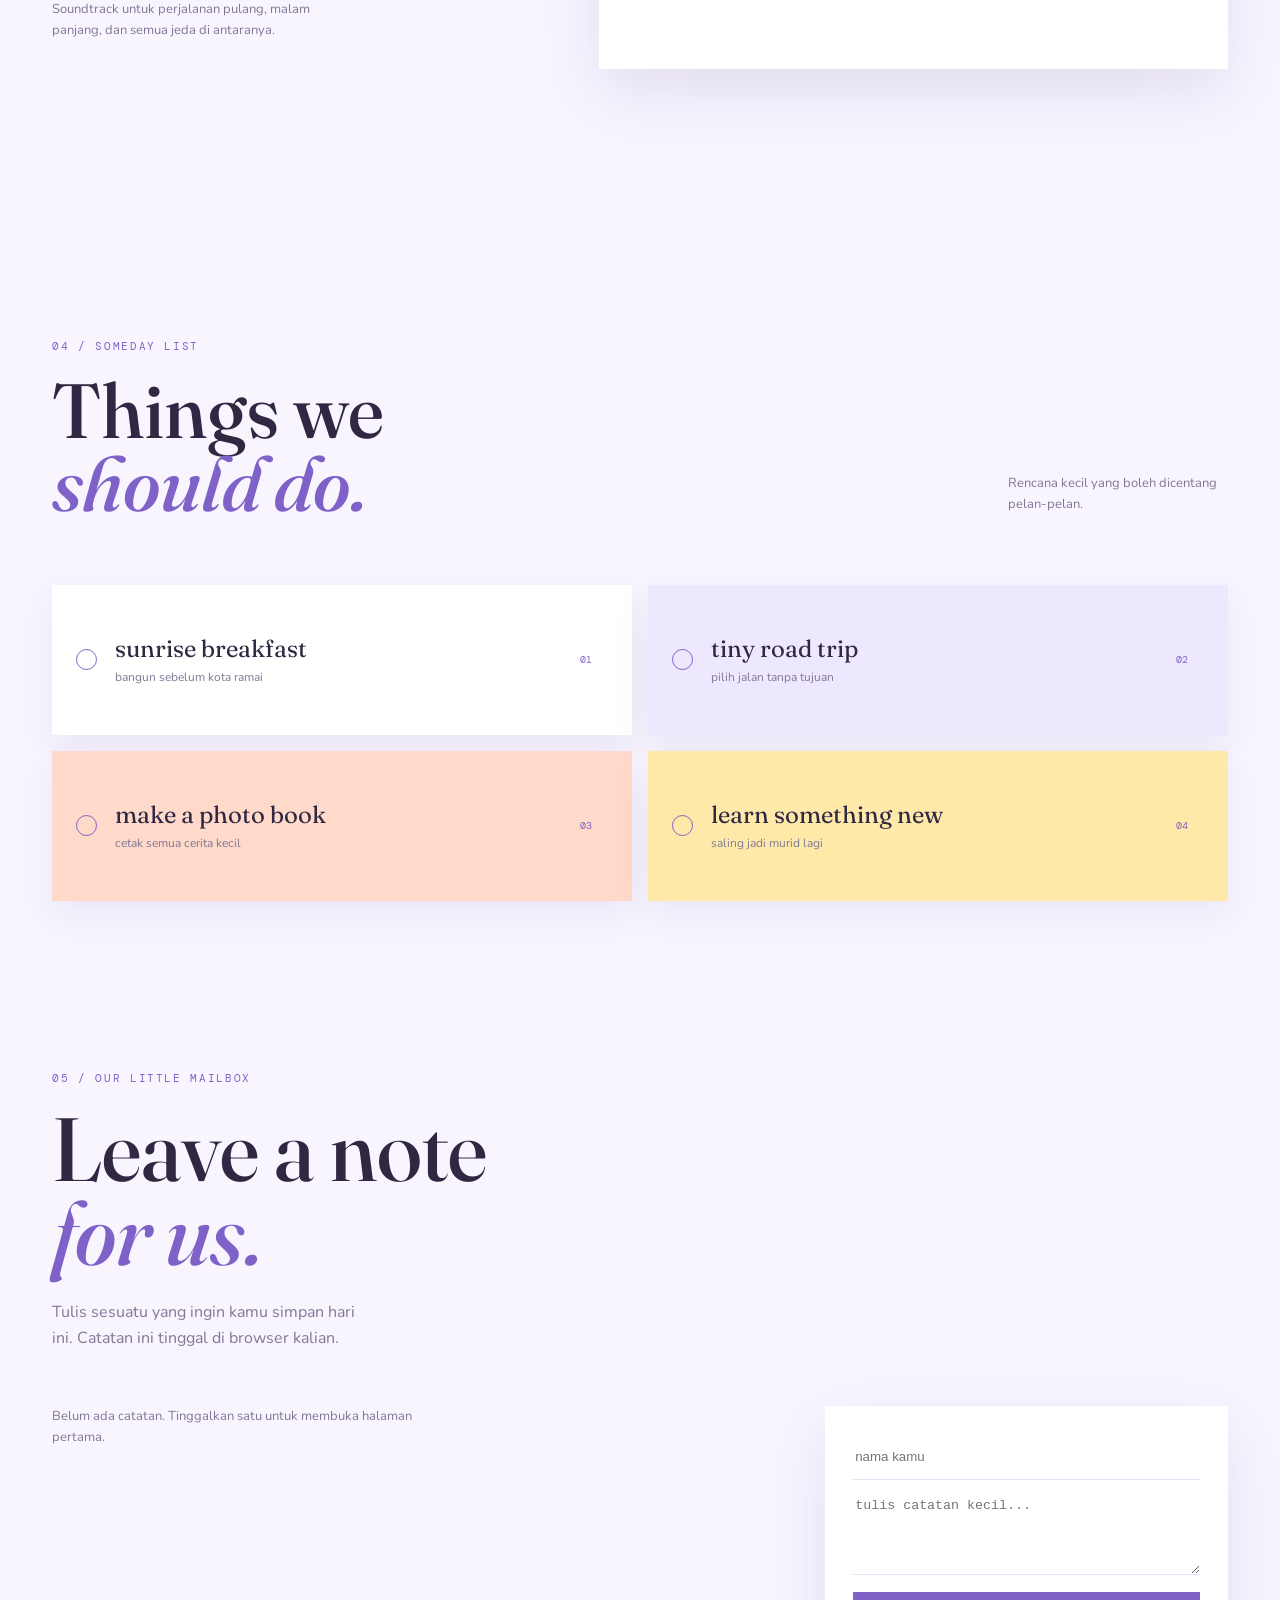
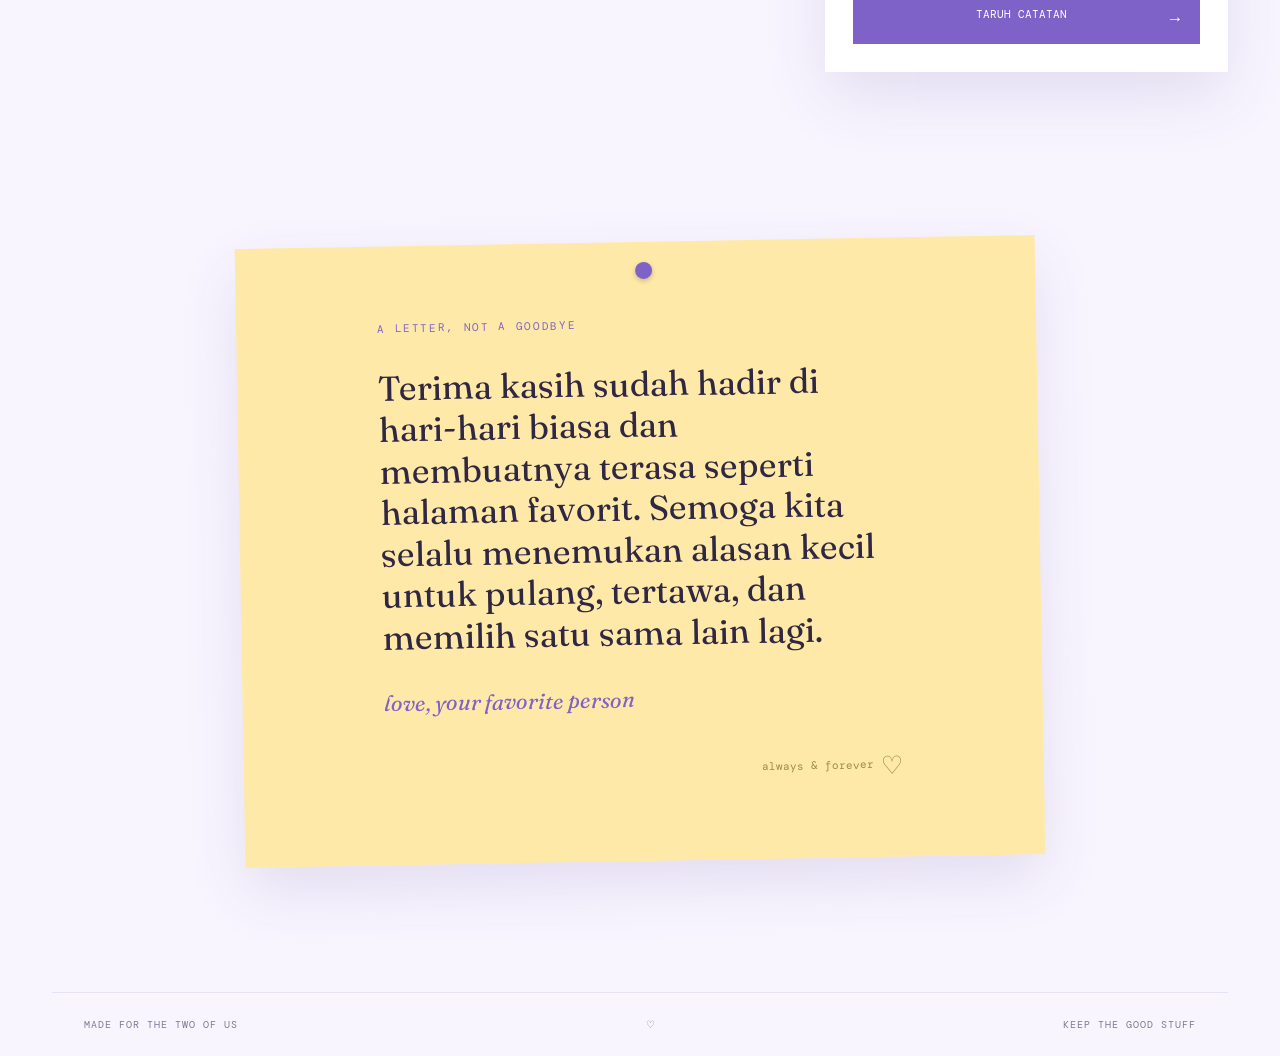
==== commit 5e3db195: "database 3" ====
--- a/index.html
+++ b/index.html
@@ -11,6 +11,9 @@
     <link rel="preconnect" href="https://fonts.gstatic.com" crossorigin />
     <link href="https://fonts.googleapis.com/css2?family=DM+Mono:wght@400;500&family=Fraunces:opsz,wght@9..144,500;9..144,700&family=Nunito:wght@400;600;700;800&display=swap" rel="stylesheet" />
     <link rel="stylesheet" href="css/style.css" />
+    <script src="https://cdn.jsdelivr.net/npm/@supabase/supabase-js@2"></script>
+    <script src="js/supabase-config.js"></script>
+    <script src="js/supabase-client.js"></script>
   </head>
   <body>
     <div class="rotate-notice" aria-hidden="true">
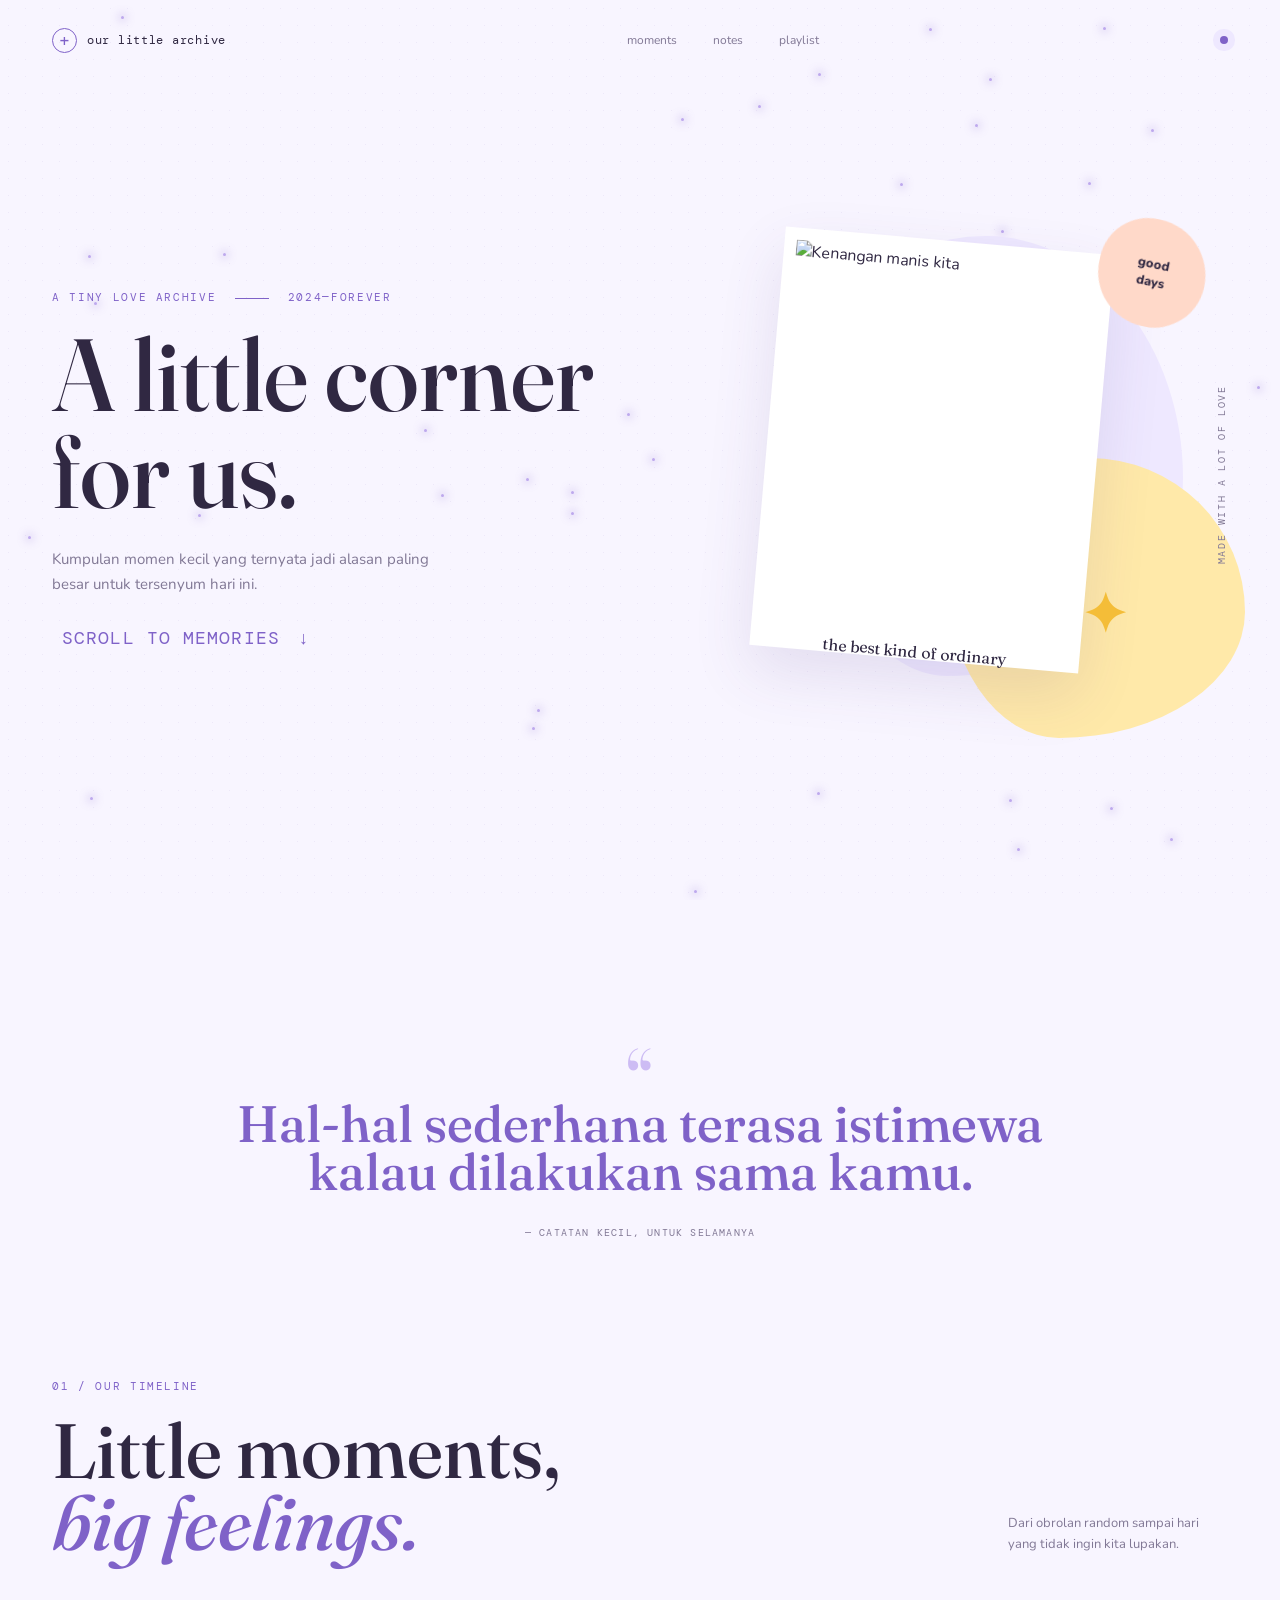
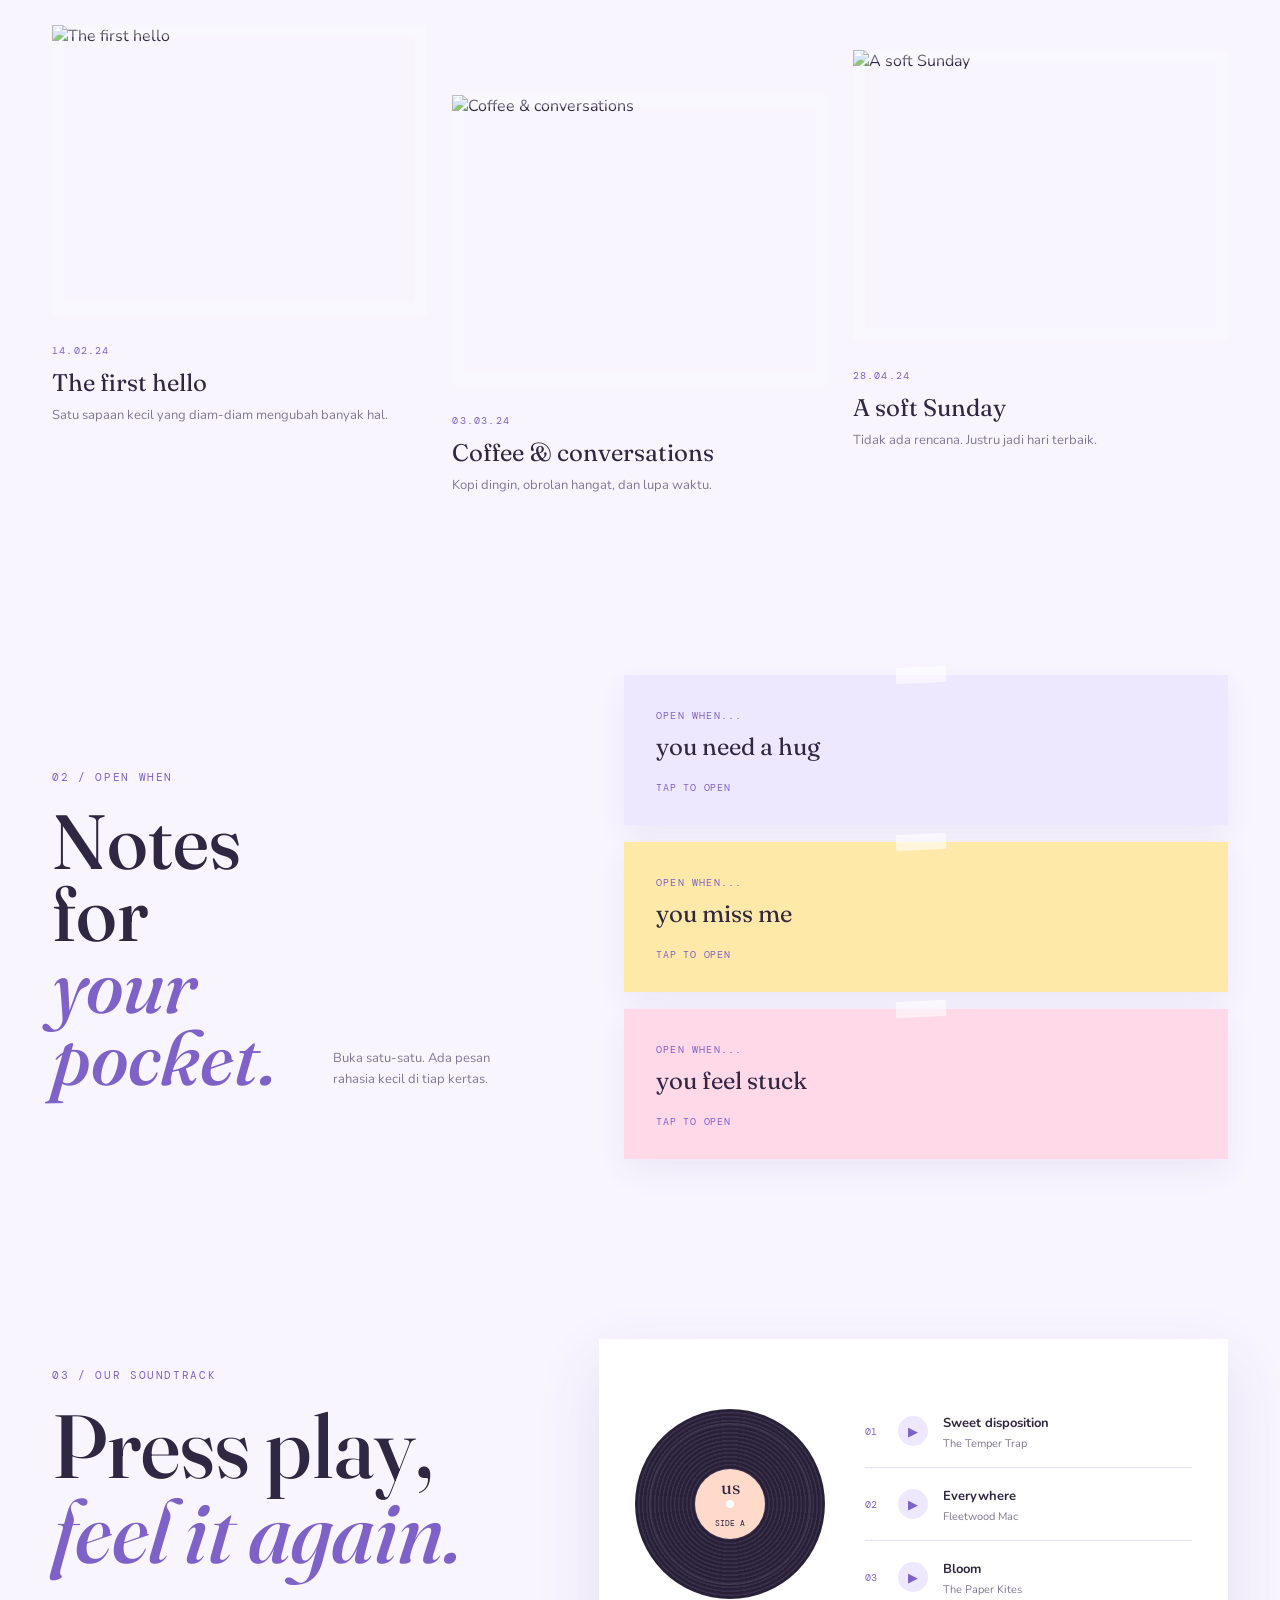
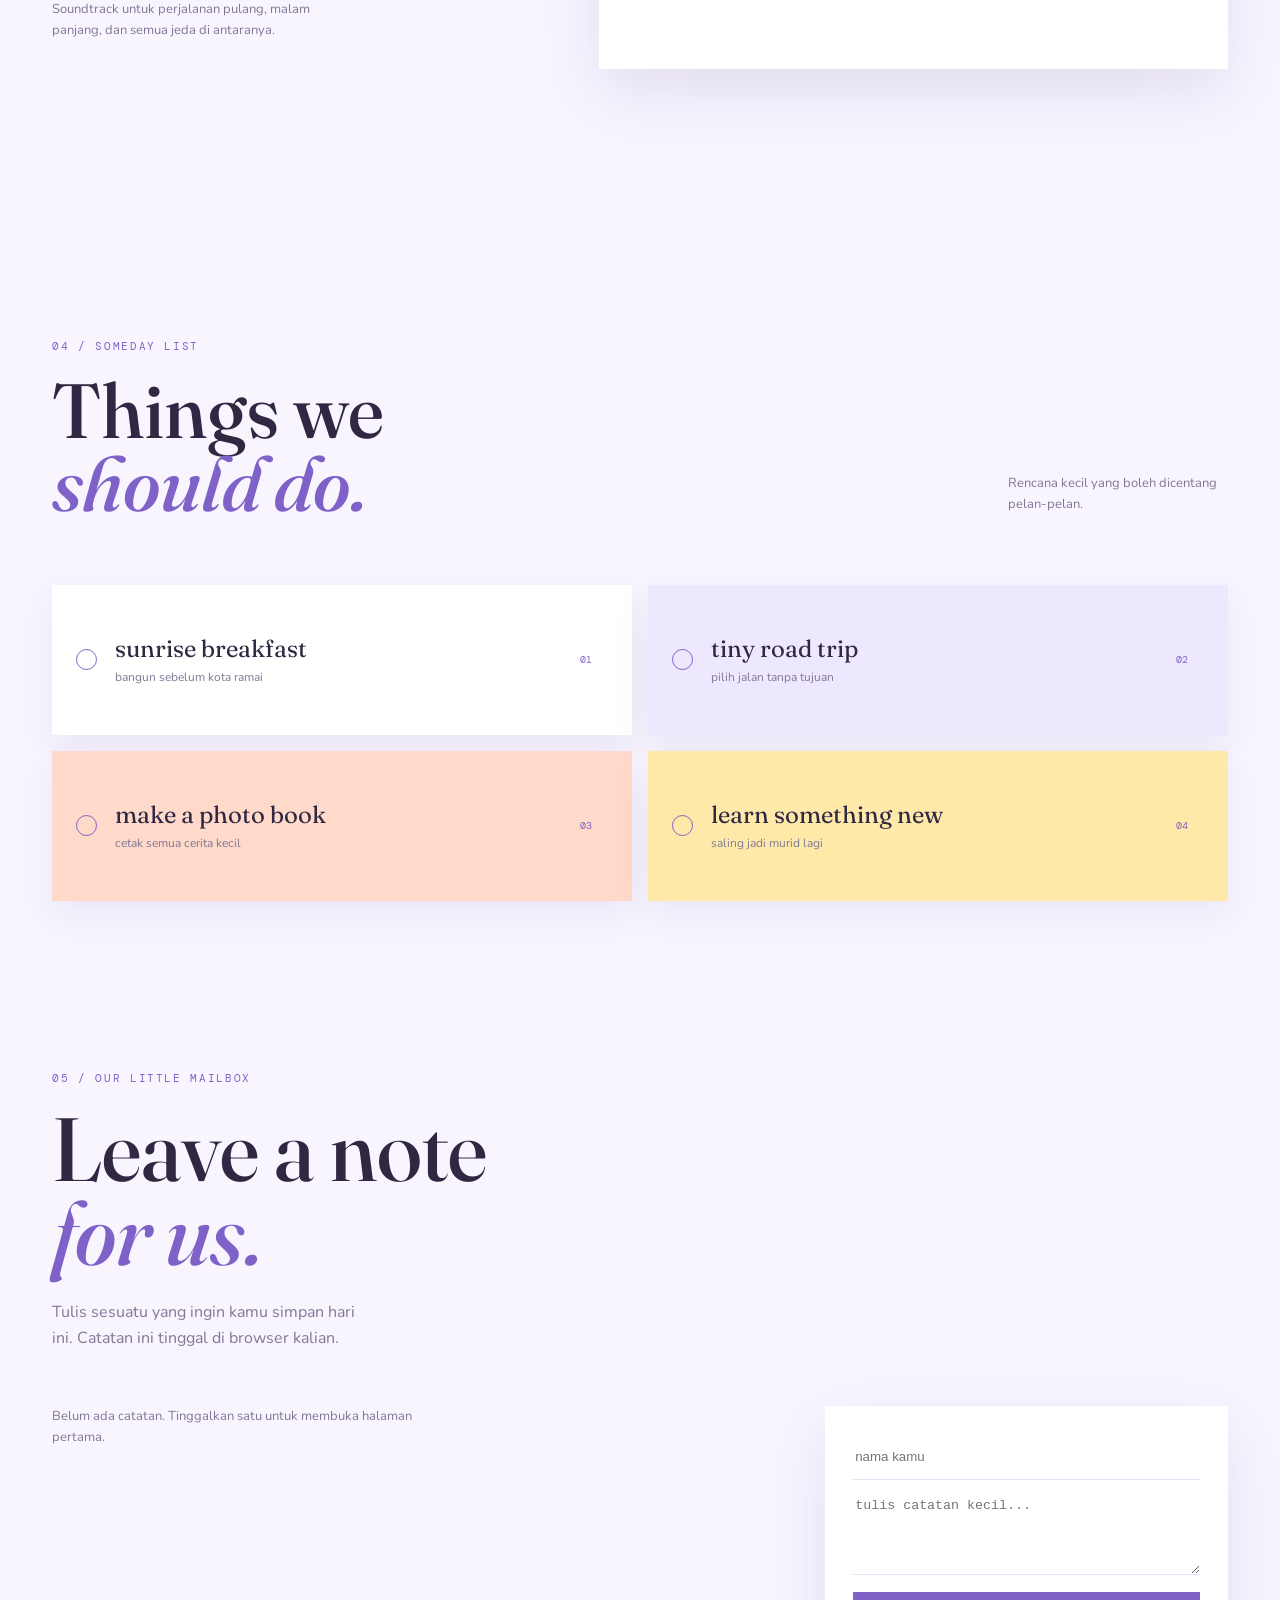
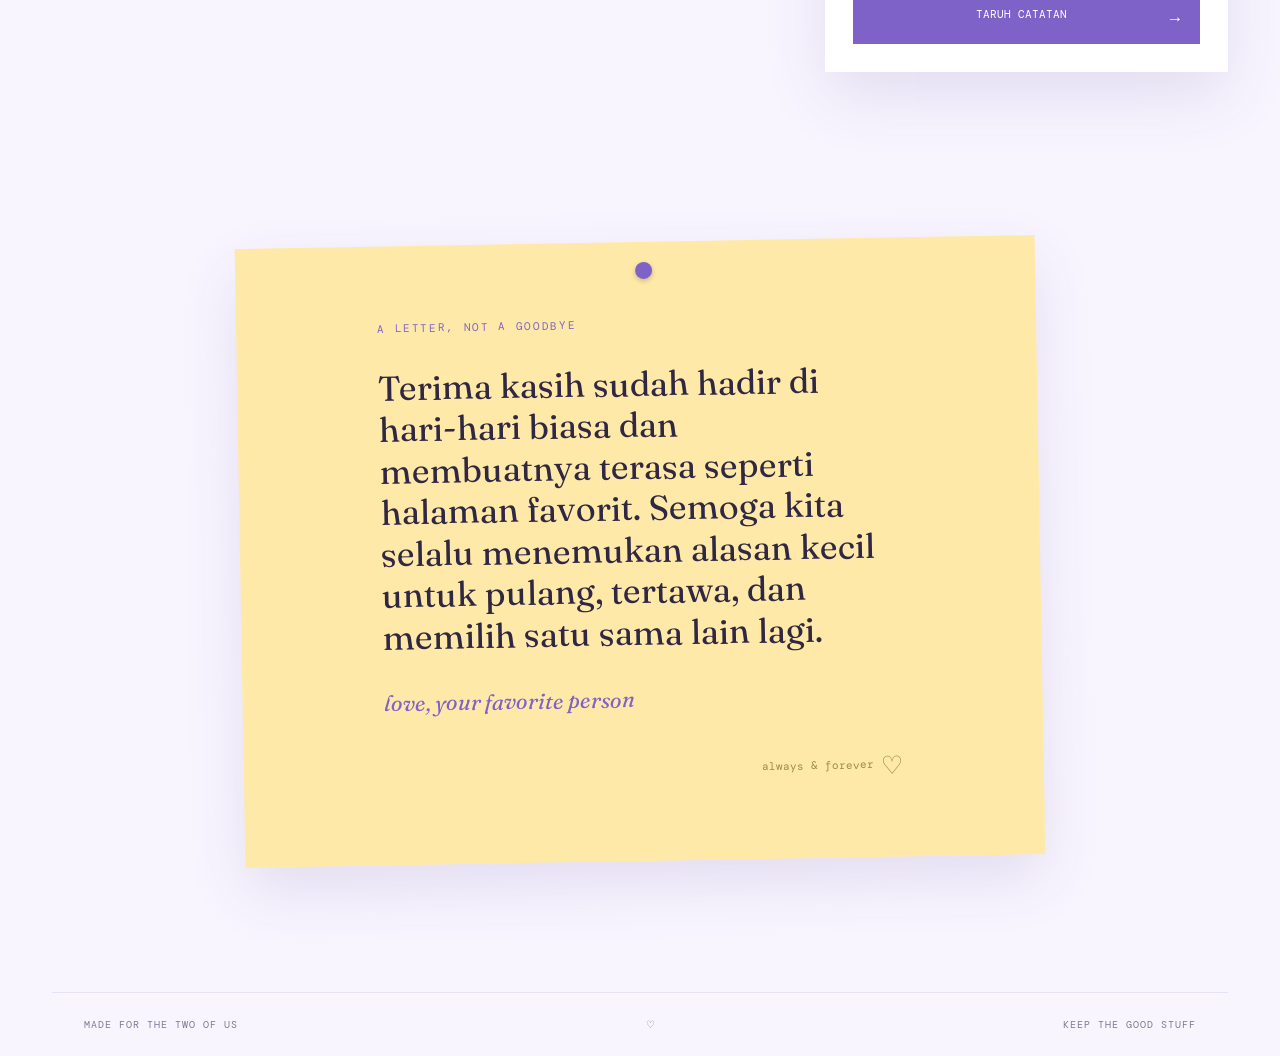
==== commit 208fa747: "Enhance UI and functionality for collection editors, add confirmation dialogs, and improve toast not" ====
--- a/index.html
+++ b/index.html
@@ -7,6 +7,7 @@
     <meta name="viewport" content="width=device-width, initial-scale=1.0" />
     <meta name="theme-color" content="#f8f5ff" />
     <title>Untuk Kita | scrapbook kecil</title>
+    <link rel="icon" type="image/svg+xml" href="assets/favicon.svg" />
     <link rel="preconnect" href="https://fonts.googleapis.com" />
     <link rel="preconnect" href="https://fonts.gstatic.com" crossorigin />
     <link href="https://fonts.googleapis.com/css2?family=DM+Mono:wght@400;500&family=Fraunces:opsz,wght@9..144,500;9..144,700&family=Nunito:wght@400;600;700;800&display=swap" rel="stylesheet" />
@@ -144,6 +145,13 @@
       <p id="secretText"></p>
       <small id="secretLabel"></small>
     </dialog>
+    <dialog class="action-dialog" id="actionDialog">
+      <p class="kicker">please confirm</p>
+      <h2 id="actionTitle">Hapus catatan?</h2>
+      <p id="actionMessage">Catatan ini akan dihapus dari archive.</p>
+      <div class="action-dialog-buttons"><button id="actionCancel" type="button">batal</button><button class="action-danger" id="actionConfirm" type="button">hapus</button></div>
+    </dialog>
+    <div class="toast" id="toast" role="status" aria-live="polite"></div>
     <script src="js/config.js"></script>
     <script src="js/app.js"></script>
   </body>
--- a/css/style.css
+++ b/css/style.css
@@ -173,11 +173,34 @@
   gap: 17px;
 }
 .shared-note {
+  position: relative;
   min-height: 160px;
   padding: 25px;
   background: var(--pink);
   transform: rotate(-1deg);
   box-shadow: 0 10px 25px rgba(79, 55, 130, 0.08);
+}
+.delete-note {
+  position: absolute;
+  top: 12px;
+  right: 14px;
+  width: 25px;
+  height: 25px;
+  border: 1px solid rgba(127, 98, 200, 0.22);
+  border-radius: 50%;
+  background: rgba(255, 255, 255, 0.48);
+  color: var(--purple);
+  cursor: pointer;
+  font-size: 18px;
+  line-height: 1;
+  opacity: 0.7;
+  transition:
+    opacity 0.2s,
+    transform 0.2s;
+}
+.delete-note:hover {
+  opacity: 1;
+  transform: rotate(8deg) scale(1.08);
 }
 .shared-note:nth-child(even) {
   background: var(--lilac);
@@ -1183,6 +1206,76 @@
     monospace;
   text-transform: uppercase;
 }
+.action-dialog {
+  width: min(420px, calc(100% - 32px));
+  padding: 34px;
+  border: 0;
+  background: var(--white);
+  color: var(--ink);
+  box-shadow: 0 25px 80px rgba(48, 40, 66, 0.25);
+}
+.action-dialog::backdrop {
+  background: rgba(48, 40, 66, 0.4);
+  backdrop-filter: blur(5px);
+}
+.action-dialog h2 {
+  margin: 12px 0 8px;
+  color: var(--purple);
+  font:
+    34px/1 Fraunces,
+    serif;
+}
+.action-dialog p:not(.kicker) {
+  color: var(--muted);
+  line-height: 1.6;
+}
+.action-dialog-buttons {
+  display: flex;
+  justify-content: flex-end;
+  gap: 10px;
+  margin-top: 25px;
+}
+.action-dialog-buttons button {
+  padding: 11px 15px;
+  border: 1px solid var(--line);
+  background: var(--white);
+  color: var(--purple);
+  cursor: pointer;
+  font:
+    10px "DM Mono",
+    monospace;
+  text-transform: uppercase;
+}
+.action-dialog-buttons .action-danger {
+  border-color: #e3aeb5;
+  background: #ae5d67;
+  color: #fff;
+}
+.toast {
+  position: fixed;
+  right: 24px;
+  bottom: 24px;
+  z-index: 20;
+  max-width: min(340px, calc(100% - 48px));
+  padding: 14px 18px;
+  border-left: 4px solid var(--purple);
+  background: var(--ink);
+  color: #fff;
+  box-shadow: var(--shadow);
+  font:
+    11px "DM Mono",
+    monospace;
+  opacity: 0;
+  transform: translateY(12px);
+  pointer-events: none;
+  transition:
+    opacity 0.25s,
+    transform 0.25s;
+}
+.toast.is-visible {
+  opacity: 1;
+  transform: translateY(0);
+}
 .dialog-close {
   position: absolute;
   top: 12px;
